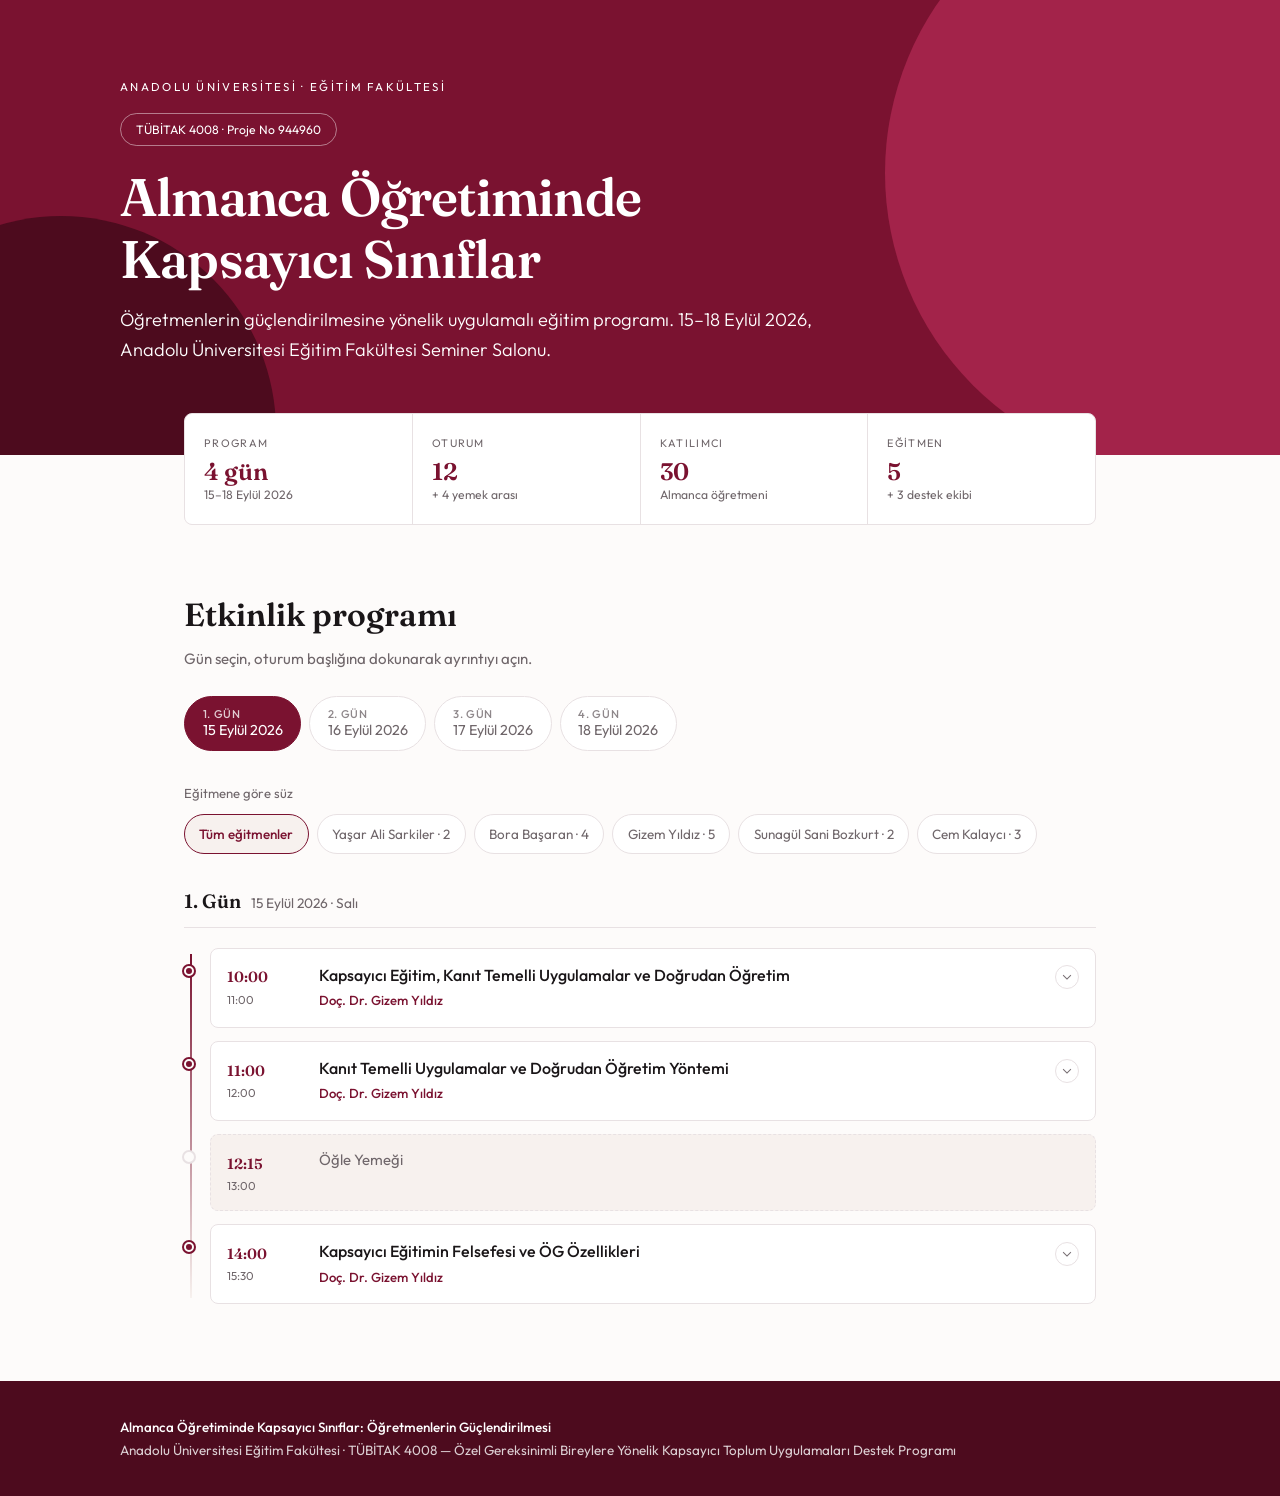
==== index.html @ fbc60aab "Update index.html" ====
<!DOCTYPE html>
<html lang="tr">
<head>
<meta charset="UTF-8">
<meta name="viewport" content="width=device-width, initial-scale=1, viewport-fit=cover">
<meta name="theme-color" content="#7a1230">
<title>Etkinlik Programı | Almanca Öğretiminde Kapsayıcı Sınıflar</title>
<meta name="description" content="TÜBİTAK 4008 — Almanca Öğretiminde Kapsayıcı Sınıflar: Öğretmenlerin Güçlendirilmesi. 15–18 Eylül 2026 etkinlik programı.">
<link rel="preconnect" href="https://fonts.googleapis.com">
<link rel="preconnect" href="https://fonts.gstatic.com" crossorigin>
<link href="https://fonts.googleapis.com/css2?family=Fraunces:opsz,wght@9..144,400;9..144,600&family=Outfit:wght@300;400;500;600&display=swap" rel="stylesheet">
<style>
:root{
  --bordo:#7a1230; --bordo-dk:#4d0b1e; --bordo-lt:#a3234a;
  --ink:#1a1618; --muted:#6f666a; --line:#e8e1e3;
  --paper:#fdfbfa; --cream:#f7f1ee;
  --pad:clamp(1rem,5vw,5rem);
}
*{margin:0;padding:0;box-sizing:border-box}
html{scroll-behavior:smooth;-webkit-text-size-adjust:100%}
body{font-family:'Outfit',system-ui,sans-serif;background:var(--paper);color:var(--ink);line-height:1.65;-webkit-font-smoothing:antialiased;overflow-x:hidden}
button{font:inherit;color:inherit;-webkit-tap-highlight-color:transparent}

@keyframes riseIn{from{opacity:0;transform:translateY(16px)}to{opacity:1;transform:none}}
@keyframes fadeIn{from{opacity:0}to{opacity:1}}
@keyframes drawLine{from{transform:scaleY(0)}to{transform:scaleY(1)}}
@keyframes pop{from{opacity:0;transform:scale(.8)}to{opacity:1;transform:none}}

.hero{background:var(--bordo);color:#fff;padding:clamp(2.2rem,6vw,5rem) var(--pad) clamp(3.2rem,7vw,6rem);position:relative;overflow:hidden}
.hero>.wrap{position:relative;z-index:2}
.blob{position:absolute;border-radius:50%;z-index:1;pointer-events:none}
.blob.a{width:min(62vw,600px);aspect-ratio:1;right:-16%;top:-28%;background:var(--bordo-lt);opacity:.3;animation:fadeIn 1.2s ease both}
.blob.b{width:min(46vw,430px);aspect-ratio:1;left:-12%;bottom:-42%;background:var(--bordo-dk);opacity:.5;animation:fadeIn 1.4s .1s ease both}
.wrap{max-width:1040px;margin:0 auto}
.kurum{font-size:.72rem;letter-spacing:.2em;text-transform:uppercase;opacity:.85;margin-bottom:1.1rem;animation:riseIn .7s ease both}
.rozet{display:inline-block;border:1px solid rgba(255,255,255,.45);border-radius:2rem;padding:.32rem .95rem;font-size:.76rem;margin-bottom:1.3rem;animation:riseIn .7s .08s ease both}
h1{font-family:'Fraunces',Georgia,serif;font-weight:600;font-size:clamp(1.65rem,6.5vw,3.3rem);line-height:1.16;letter-spacing:-.015em;max-width:19ch;margin-bottom:1rem;animation:riseIn .7s .16s ease both}
.lead{font-weight:300;font-size:clamp(.94rem,3.4vw,1.14rem);max-width:60ch;opacity:.94;animation:riseIn .7s .24s ease both}

main{max-width:1040px;margin:0 auto;padding:0 var(--pad)}
.stats{display:grid;grid-template-columns:repeat(2,1fr);gap:1px;background:var(--line);border:1px solid var(--line);border-radius:8px;overflow:hidden;margin-top:-2.6rem;position:relative;z-index:5;animation:riseIn .7s .3s ease both}
.stats div{background:#fff;padding:1.1rem 1rem}
.stats dt{font-size:.68rem;letter-spacing:.12em;text-transform:uppercase;color:var(--muted);margin-bottom:.3rem}
.stats dd{font-family:'Fraunces',serif;font-size:1.35rem;font-weight:600;color:var(--bordo);line-height:1.15}
.stats dd small{font-family:'Outfit';font-size:.76rem;font-weight:400;color:var(--muted);display:block;margin-top:.1rem;line-height:1.35}

.bolum{padding:clamp(2.2rem,5vw,4rem) 0 1rem}
h2{font-family:'Fraunces',serif;font-weight:600;font-size:clamp(1.3rem,4.6vw,2rem);margin-bottom:.35rem}
.alt{color:var(--muted);font-size:.94rem;margin-bottom:1.5rem;max-width:56ch}

.kaydir{display:flex;gap:.5rem;overflow-x:auto;padding-bottom:.5rem;margin:0 calc(var(--pad)*-1);padding-left:var(--pad);padding-right:var(--pad);scrollbar-width:none;-webkit-overflow-scrolling:touch;scroll-snap-type:x proximity}
.kaydir::-webkit-scrollbar{display:none}
.sekme{flex:0 0 auto;scroll-snap-align:start;border:1px solid var(--line);background:#fff;border-radius:2rem;padding:.6rem 1.1rem;cursor:pointer;font-size:.9rem;color:var(--muted);transition:background .22s,border-color .22s,color .22s,transform .22s;line-height:1.3;min-height:44px;text-align:left}
.sekme:hover{border-color:var(--bordo-lt);color:var(--bordo)}
.sekme.aktif{background:var(--bordo);border-color:var(--bordo);color:#fff}
.sekme b{display:block;font-weight:500;font-size:.7rem;letter-spacing:.06em;opacity:.78;text-transform:uppercase}
.sekme.bos{opacity:.42}
.sekme .adet{font-size:.7rem;opacity:.8;margin-left:.15rem}

.filtreBaslik{font-size:.82rem;color:var(--muted);margin:1.5rem 0 .6rem}
.chip{flex:0 0 auto;scroll-snap-align:start;border:1px solid var(--line);background:#fff;border-radius:2rem;padding:.5rem .9rem;cursor:pointer;font-size:.84rem;color:var(--muted);transition:background .2s,border-color .2s,color .2s;min-height:40px;white-space:nowrap}
.chip:hover{border-color:var(--bordo-lt);color:var(--bordo)}
.chip.aktif{background:var(--cream);border-color:var(--bordo);color:var(--bordo);font-weight:500}

.gunbaslik{display:flex;align-items:baseline;gap:.6rem;flex-wrap:wrap;margin:1.5rem 0 1.2rem;padding-bottom:.6rem;border-bottom:1px solid var(--line);animation:fadeIn .4s ease both}
.gunbaslik h3{font-family:'Fraunces',serif;font-size:1.2rem;font-weight:600}
.gunbaslik span{color:var(--muted);font-size:.86rem}
.cizelge{position:relative;padding-left:1.6rem}
.cizelge::before{content:"";position:absolute;left:.36rem;top:.4rem;bottom:.4rem;width:2px;background:linear-gradient(var(--bordo),var(--cream));transform-origin:top;animation:drawLine .8s cubic-bezier(.4,0,.2,1) both}
.oturum{position:relative;margin-bottom:.8rem;animation:riseIn .5s ease both}
.nokta{position:absolute;left:-1.6rem;top:1.15rem;width:10px;height:10px;border-radius:50%;background:var(--bordo);border:2px solid var(--paper);box-shadow:0 0 0 2px var(--bordo);animation:pop .4s ease both}
.oturum.ara .nokta{background:var(--paper);box-shadow:0 0 0 2px var(--line)}
.kart{border:1px solid var(--line);border-radius:8px;background:#fff;overflow:hidden;transition:border-color .22s,box-shadow .22s}
.kart:hover{border-color:var(--bordo-lt);box-shadow:0 6px 18px rgba(26,22,24,.06)}
.oturum.ara .kart{background:var(--cream);border-style:dashed}
.ust{display:flex;gap:.85rem;align-items:flex-start;padding:.95rem 1rem;width:100%;background:none;border:0;text-align:left;cursor:pointer;min-height:44px}
.oturum.ara .ust{cursor:default}
.saat{font-family:'Fraunces',serif;font-size:.92rem;font-weight:600;color:var(--bordo);white-space:nowrap;min-width:4.9rem;padding-top:.1rem}
.saat small{display:block;font-family:'Outfit';font-weight:400;font-size:.72rem;color:var(--muted)}
.orta{flex:1;min-width:0}
.baslik{font-weight:500;font-size:1rem;line-height:1.4;margin-bottom:.25rem;overflow-wrap:anywhere}
.oturum.ara .baslik{font-weight:400;color:var(--muted);font-size:.93rem}
.egitmen{font-size:.82rem;color:var(--muted);overflow-wrap:anywhere}
.egitmen b{color:var(--bordo);font-weight:500}
.ok{flex-shrink:0;width:24px;height:24px;border-radius:50%;border:1px solid var(--line);display:flex;align-items:center;justify-content:center;transition:transform .28s ease,background .2s;margin-top:.1rem}
.ok::after{content:"";width:5px;height:5px;border-right:1.5px solid var(--muted);border-bottom:1.5px solid var(--muted);transform:rotate(45deg) translate(-1px,-1px)}
.kart.acik .ok{transform:rotate(180deg);background:var(--cream)}
.govde{max-height:0;overflow:hidden;transition:max-height .38s cubic-bezier(.4,0,.2,1)}
.iceric{padding:1rem;border-top:1px solid var(--line)}
.iceric p{font-size:.9rem;color:#443d40;margin-bottom:.85rem;overflow-wrap:anywhere}
.meta{display:flex;flex-wrap:wrap;gap:.35rem}
.etiket{font-size:.74rem;background:var(--cream);color:var(--bordo-dk);border-radius:4px;padding:.24rem .55rem}
.etiket.destek{background:#fff;border:1px solid var(--line);color:var(--muted)}
.bosluk{border:1px dashed var(--line);border-radius:8px;padding:1.4rem 1.1rem;text-align:center;color:var(--muted);font-size:.9rem;animation:fadeIn .35s ease both}
.bosluk b{color:var(--ink);font-weight:500}
.bosluk button{margin-top:.7rem;border:1px solid var(--bordo);background:#fff;color:var(--bordo);border-radius:2rem;padding:.45rem 1rem;font-size:.84rem;cursor:pointer;min-height:40px}

footer{background:var(--bordo-dk);color:rgba(255,255,255,.8);padding:2.2rem var(--pad);font-size:.84rem;margin-top:3rem}
footer strong{color:#fff;font-weight:500}

@media (min-width:560px){ .stats{grid-template-columns:repeat(4,1fr)} .stats div{padding:1.3rem 1.2rem} .stats dd{font-size:1.5rem} }
@media (max-width:430px){
  .ust{flex-wrap:wrap;gap:.5rem .7rem}
  .saat{min-width:0;font-size:.86rem;order:1}
  .saat small{display:inline;margin-left:.3rem}
  .ok{order:2;margin-left:auto}
  .orta{order:3;flex:1 0 100%}
  .cizelge{padding-left:1.35rem}
  .nokta{left:-1.35rem}
}
@media (prefers-reduced-motion:reduce){*{animation:none!important;transition:none!important}}
</style>
</head>
<body>

<header class="hero">
  <div class="blob a"></div><div class="blob b"></div>
  <div class="wrap">
    <p class="kurum">Anadolu Üniversitesi &middot; Eğitim Fakültesi</p>
    <span class="rozet">TÜBİTAK 4008 &middot; Proje No 944960</span>
    <h1>Almanca Öğretiminde Kapsayıcı Sınıflar</h1>
    <p class="lead">Öğretmenlerin güçlendirilmesine yönelik uygulamalı eğitim programı. 15–18 Eylül 2026, Anadolu Üniversitesi Eğitim Fakültesi Seminer Salonu.</p>
  </div>
</header>

<main>
  <dl class="stats">
    <div><dt>Program</dt><dd>4 gün<small>15–18 Eylül 2026</small></dd></div>
    <div><dt>Oturum</dt><dd>12<small>+ 4 yemek arası</small></dd></div>
    <div><dt>Katılımcı</dt><dd>30<small>Almanca öğretmeni</small></dd></div>
    <div><dt>Eğitmen</dt><dd>5<small>+ 3 destek ekibi</small></dd></div>
  </dl>

  <section class="bolum">
    <h2>Etkinlik programı</h2>
    <p class="alt">Gün seçin, oturum başlığına dokunarak ayrıntıyı açın.</p>
    <div class="kaydir" id="sekmeler"></div>
    <p class="filtreBaslik">Eğitmene göre süz</p>
    <div class="kaydir" id="filtre"></div>
    <div id="icerik"></div>
  </section>
</main>

<footer>
  <div class="wrap">
    <strong>Almanca Öğretiminde Kapsayıcı Sınıflar: Öğretmenlerin Güçlendirilmesi</strong><br>
    Anadolu Üniversitesi Eğitim Fakültesi &middot; TÜBİTAK 4008 — Özel Gereksinimli Bireylere Yönelik Kapsayıcı Toplum Uygulamaları Destek Programı
  </div>
</footer>

<script>
const GUNLER = [{"kod": "2026-09-15", "etiket": "1. Gün", "tarih": "15 Eylül 2026", "gun": "Salı", "oturumlar": [{"no": 1, "baslik": "Kapsayıcı Eğitim, Kanıt Temelli Uygulamalar ve Doğrudan Öğretim", "tarih": "2026-09-15", "bas": "10:00", "bit": "11:00", "kisi": 30, "mekan": "Anadolu Üniversitesi Eğitim Fakültesi Seminer Salonu", "aciklama": "Bu oturumda, kapsayıcı eğitim bağlamında öğretim süreçlerinin etkililiğini artırmayı amaçlayan kanıt temelli uygulamalar kavramı ele alınacaktır.", "egitmenler": ["Doç. Dr. Gizem Yıldız"], "destek": ["Yiğit Selçuk Koca", "Sema Nur Tunçyüz", "Dilara Kılıç"], "mola": false}, {"no": 2, "baslik": "Kanıt Temelli Uygulamalar ve Doğrudan Öğretim Yöntemi", "tarih": "2026-09-15", "bas": "11:00", "bit": "12:00", "kisi": 30, "mekan": "Anadolu Üniversitesi Eğitim Fakültesi Seminer Salonu", "aciklama": "Bu oturumda,kanıt temelli uygulamaların kuramsal dayanakları açıklanacak; bu yaklaşımların öğretim sürecinde neden ve nasıl tercih edilmesi gerektiği, kapsayıcı eğitim perspektifiyle tartışılacaktır.", "egitmenler": ["Doç. Dr. Gizem Yıldız"], "destek": ["Yiğit Selçuk Koca", "Sema Nur Tunçyüz", "Dilara Kılıç"], "mola": false}, {"no": 3, "baslik": "Öğle Yemeği", "tarih": "2026-09-15", "bas": "12:15", "bit": "13:00", "kisi": 34, "mekan": "Anadolu Üniversitesi Yemekhanesi", "aciklama": "Öğlen yemeği için Anadolu üniversitesi yemekhanesi kullanılacaktır.", "egitmenler": [], "destek": [], "mola": true}, {"no": 4, "baslik": "Kapsayıcı Eğitimin Felsefesi ve ÖG Özellikleri", "tarih": "2026-09-15", "bas": "14:00", "bit": "15:30", "kisi": 30, "mekan": "Anadolu Üniversitesi Eğitim Fakültesi Seminer Salonu", "aciklama": "Bu oturumda, kapsayıcı eğitim uygulamalarının felsefi ve ampirik temellerine ilişkin genel bir çerçeve sunulacaktır. Kapsayıcı eğitimin eşitlik, erişilebilirlik ve katılım ilkeleri doğrultusunda nasıl yapılandırıldığı ele alınacak; bu yaklaşımın öğretim süreçlerine yansımaları kuramsal bir perspektifle tartışılacaktır. Oturum, kapsayıcı eğitimin kuramsal temelleri ile farklı öğrenen profillerinin özelliklerini bütüncül bir bakış açısıyla ele almayı amaçlamaktadır.", "egitmenler": ["Doç. Dr. Gizem Yıldız"], "destek": ["Yiğit Selçuk Koca", "Sema Nur Tunçyüz", "Dilara Kılıç"], "mola": false}]}, {"kod": "2026-09-16", "etiket": "2. Gün", "tarih": "16 Eylül 2026", "gun": "Çarşamba", "oturumlar": [{"no": 5, "baslik": "Kanıt Temelli Uygulamalar ve Doğrudan Öğretim Yöntemi", "tarih": "2026-09-16", "bas": "10:00", "bit": "12:00", "kisi": 30, "mekan": "Anadolu Üniversitesi Eğitim Fakültesi Seminer Salonu", "aciklama": "Yöntemin temel ilkeleri, öğretim basamakları ve sınıf içi uygulanış süreci ele alınacak; özellikle özel eğitim gereksinimi olan öğrencilerin öğrenme süreçlerini desteklemedeki işlevi üzerinde durulacaktır. Oturum, doğrudan öğretim yaklaşımının Almanca öğretimi bağlamında nasıl planlanabileceğini ve öğretmenlerin bu yöntemi kendi derslerine nasıl uyarlayabileceklerini uygulamaya dönük örnekler üzerinden tartışmayı amaçlamaktadır.", "egitmenler": ["Doç. Dr. Gizem Yıldız"], "destek": ["Yiğit Selçuk Koca", "Sema Nur Tunçyüz", "Dilara Kılıç"], "mola": false}, {"no": 6, "baslik": "Öğle Yemeği", "tarih": "2026-09-16", "bas": "12:00", "bit": "13:15", "kisi": 34, "mekan": "Anadolu Üniversitesi Yemekhanesi", "aciklama": "Öğlen yemeği için Anadolu üniversitesi yemekhanesinden yararlanılacaktır.", "egitmenler": [], "destek": [], "mola": true}, {"no": 7, "baslik": "Akran Aracılı Öğretimle Dil Gelişiminin Desteklenmesi", "tarih": "2026-09-16", "bas": "14:00", "bit": "15:30", "kisi": 30, "mekan": "Anadolu Üniversitesi Eğitim Fakültesi Seminer Salonu", "aciklama": "Bu oturumda, kapsayıcı eğitim bağlamında kanıt temelli öğretim yaklaşımlarından biri olan Akran Aracılı Öğretim Yöntemi ele alınacaktır. Oturumun amacı, akran etkileşimine dayalı bu yöntemin kuramsal temellerini tanıtmak ve yöntemin dil gelişimini desteklemedeki işlevini Almanca öğretimi bağlamında ortaya koymaktır.", "egitmenler": ["Öğr. Gör. Dr. Cem Kalaycı"], "destek": ["Yiğit Selçuk Koca", "Sema Nur Tunçyüz", "Dilara Kılıç"], "mola": false}, {"no": 8, "baslik": "Uygulama: Doğrudan öğretim basamaklarına göre bir Almanca gramer konusunun mikro-öğretim taslağını hazırlama", "tarih": "2026-09-16", "bas": "15:30", "bit": "16:30", "kisi": 30, "mekan": "Anadolu Üniversitesi Eğitim Fakültesi Seminer Salonu", "aciklama": "Bu uygulama oturumu, öğretmenlerin Doğrudan Öğretim yöntemini kuramsal bir çerçeveden çıkararak sınıf içi uygulamalara dönüştürebilmelerini sağlamak üzere Doğrudan Öğretimin dört temel basamağını kısaca hatırlatarak bu basamakların öğretim sürecindeki işlevini açıklayacak ve katılımcılara kullanılacak mikro-öğretim taslak formunu tanıtacaktır. Bu aşamada öğretmenlerin yöntem hakkında ortak bir anlayış geliştirmeleri hedeflenmektedir.", "egitmenler": ["Öğr. Gör. Dr. Cem Kalaycı"], "destek": ["Yiğit Selçuk Koca", "Sema Nur Tunçyüz", "Dilara Kılıç"], "mola": false}]}, {"kod": "2026-09-17", "etiket": "3. Gün", "tarih": "17 Eylül 2026", "gun": "Perşembe", "oturumlar": [{"no": 9, "baslik": "Özel Eğitimde Teknoloji Kullanımı ve Yapay Zeka", "tarih": "2026-09-17", "bas": "10:00", "bit": "12:00", "kisi": 30, "mekan": "Anadolu Üniversitesi Eğitim Fakültesi Seminer Salonu", "aciklama": "Oturum, özel eğitim gereksinimi olan öğrencilerin dil öğrenme süreçlerini desteklemeye yönelik teknolojik araçların pedagojik işlevlerini tanıtmayı ve bu araçların Almanca öğretimi bağlamında nasıl kullanılabileceğini tartışmayı amaçlamaktadır.", "egitmenler": ["Doç. Dr. Sunagül Sani Bozkurt"], "destek": ["Yiğit Selçuk Koca", "Sema Nur Tunçyüz", "Dilara Kılıç"], "mola": false}, {"no": 10, "baslik": "Öğle Yemeği", "tarih": "2026-09-17", "bas": "12:15", "bit": "13:15", "kisi": 35, "mekan": "Anadolu Üniversitesi Yemekhanesi", "aciklama": "Öğlen yemeği için Anadolu üniversitesi yemekhanesinden yararlanılacaktır.", "egitmenler": [], "destek": [], "mola": true}, {"no": 11, "baslik": "Kapsayıcı Almanca Öğretimi İçin Dil Stratejileri ve Uygulamalı Teknikler", "tarih": "2026-09-17", "bas": "14:00", "bit": "15:00", "kisi": 30, "mekan": "Anadolu Üniversitesi Eğitim Fakültesi Seminer Salonu", "aciklama": "Etkinlik, öğretmenlerin kapsayıcı sınıflarda Almanca öğretimine yönelik erişilebilir, uyarlanabilir ve kanıt temelli dil öğretim yaklaşımlarını tanımalarını ve bu yaklaşımları kendi sınıf içi uygulamalarına bilinçli bir biçimde aktarabilmelerini hedeflemektedir.", "egitmenler": ["Doç. Dr. Bora Başaran"], "destek": ["Yiğit Selçuk Koca", "Sema Nur Tunçyüz", "Dilara Kılıç"], "mola": false}, {"no": 12, "baslik": "Kapsayıcı Almanca Öğretimi İçin Dil Stratejileri ve Uygulamalı Teknikler", "tarih": "2026-09-17", "bas": "15:15", "bit": "16:45", "kisi": 30, "mekan": "Anadolu Üniversitesi Eğitim Fakültesi Seminer Salonu", "aciklama": "Bu devam oturumunda kapsayıcı Almanca Öğretimi İçin Dil Stratejileri ve Uygulamalı Teknikler'e yönelik örnekler sunularak tamamlayıcı uygulamalar gerçekleştirilecektir.", "egitmenler": ["Doç. Dr. Bora Başaran"], "destek": ["Yiğit Selçuk Koca", "Sema Nur Tunçyüz", "Dilara Kılıç"], "mola": false}]}, {"kod": "2026-09-18", "etiket": "4. Gün", "tarih": "18 Eylül 2026", "gun": "Cuma", "oturumlar": [{"no": 13, "baslik": "Öğrenme İçin Evrensel Tasarım ve Çok Duyulu Dil Öğretimi Yaklaşımları", "tarih": "2026-09-18", "bas": "10:00", "bit": "12:00", "kisi": 30, "mekan": "Anadolu Üniversitesi Eğitim Fakültesi Seminer Salonu", "aciklama": "Öğrenme İçin Evrensel Tasarım (Universal Design for Learning – UDL) 3.0 çerçevesi (CAST, 2024) ve bu çerçevenin çok duyulu dil öğretimine uygulanışı ele alınacaktır.", "egitmenler": ["Arş. Gör. Yaşar Ali Sarkiler"], "destek": ["Yiğit Selçuk Koca", "Sema Nur Tunçyüz", "Dilara Kılıç"], "mola": false}, {"no": 14, "baslik": "Öğle Yemeği", "tarih": "2026-09-18", "bas": "12:15", "bit": "13:15", "kisi": 34, "mekan": "Anadolu Üniversitesi Yemekhanesi", "aciklama": "Öğlen yemeği için Anadolu üniversitesi yemekhanesinden yararlanılacaktır.", "egitmenler": [], "destek": [], "mola": true}, {"no": 15, "baslik": "TPR, Görsel Destekler ve Yapılandırılmış Öğretim Teknikleriyle Almanca Öğretimi", "tarih": "2026-09-18", "bas": "14:00", "bit": "15:30", "kisi": 30, "mekan": "Anadolu Üniversitesi Eğitim Fakültesi Seminer Salonu", "aciklama": "Total Physical Response (TPR), görsel destek stratejileri ve yapılandırılmış öğretim yöntemleri. Oturumun temel amacı, bu yaklaşımların kapsayıcı sınıf ortamlarında Almanca öğretimini nasıl daha erişilebilir, anlaşılır ve sürdürülebilir hâle getirdiğini kuramsal ve uygulamalı boyutlarıyla sunulacaktır", "egitmenler": ["Doç. Dr. Bora Başaran"], "destek": ["Yiğit Selçuk Koca", "Sema Nur Tunçyüz", "Dilara Kılıç"], "mola": false}, {"no": 16, "baslik": "Değerlendirme Oturumu", "tarih": "2026-09-18", "bas": "15:45", "bit": "16:45", "kisi": 30, "mekan": "Anadolu Üniversitesi Eğitim Fakültesi Seminer Salonu", "aciklama": "Programın değerlendirme oturumunda, eğitim sürecinin genel etkililiği çok boyutlu olarak ele alınacaktır. Bu kapsamda katılımcı öğretmenlerin kapsayıcı Almanca öğretimine ilişkin bilgi ve farkındalık düzeylerindeki değişimi belirlemeye yönelik son değerlendirme uygulamaları gerçekleştirilecektir.", "egitmenler": ["Doç. Dr. Bora Başaran", "Doç. Dr. Sunagül Sani Bozkurt", "Öğr. Gör. Dr. Cem Kalaycı", "Doç. Dr. Gizem Yıldız", "Arş. Gör. Yaşar Ali Sarkiler"], "destek": ["Yiğit Selçuk Koca", "Sema Nur Tunçyüz", "Dilara Kılıç"], "mola": false}]}];
let aktifGun = 0, aktifEgitmen = null;

const egitmenler = [];
GUNLER.forEach(g => g.oturumlar.forEach(o => o.egitmenler.forEach(e => {
  if (!egitmenler.includes(e)) egitmenler.push(e);
})));
egitmenler.sort((a,b) => a.localeCompare(b,'tr'));

const kisaAd = e => e.replace(/^(Doç\. Dr\.|Öğr\. Gör\. Dr\.|Arş\. Gör\.)\s*/,'');
const esles = o => !aktifEgitmen || o.egitmenler.indexOf(aktifEgitmen) !== -1;
const gunOturum = g => g.oturumlar.filter(o => !o.mola && esles(o));

function sekmeleriCiz(){
  document.getElementById('sekmeler').innerHTML = GUNLER.map((g,i) => {
    const n = gunOturum(g).length;
    const bos = aktifEgitmen && n === 0;
    return '<button class="sekme' + (i===aktifGun?' aktif':'') + (bos?' bos':'') + '" data-i="' + i + '">' +
           '<b>' + g.etiket + '</b>' + g.tarih +
           (aktifEgitmen ? '<span class="adet"> · ' + n + ' oturum</span>' : '') + '</button>';
  }).join('');
}

function filtreCiz(){
  document.getElementById('filtre').innerHTML =
    '<button class="chip' + (aktifEgitmen===null?' aktif':'') + '" data-e="">Tüm eğitmenler</button>' +
    egitmenler.map(e => {
      let t = 0;
      GUNLER.forEach(g => g.oturumlar.forEach(o => { if(!o.mola && o.egitmenler.indexOf(e)!==-1) t++; }));
      return '<button class="chip' + (aktifEgitmen===e?' aktif':'') + '" data-e="' + e + '">' +
             kisaAd(e) + ' · ' + t + '</button>';
    }).join('');
}

function icerikCiz(){
  const g = GUNLER[aktifGun];
  const list = g.oturumlar.filter(o => aktifEgitmen ? (!o.mola && esles(o)) : true);
  let govde;
  if (list.length === 0){
    const varGun = GUNLER.map((x,i)=>({i,n:gunOturum(x).length})).filter(x=>x.n>0);
    govde = '<div class="bosluk"><b>' + kisaAd(aktifEgitmen) + '</b> bu günde oturum yürütmüyor.' +
      (varGun.length ? '<br>Oturumları: ' + varGun.map(x=>GUNLER[x.i].etiket).join(', ') +
        '<br><button data-git="' + varGun[0].i + '">' + GUNLER[varGun[0].i].etiket + '\u2019ne git</button>' : '') +
      '</div>';
  } else {
    govde = '<div class="cizelge">' + list.map((o,i) =>
      '<div class="oturum' + (o.mola?' ara':'') + '" style="animation-delay:' + (i*0.055).toFixed(3) + 's">' +
        '<span class="nokta" style="animation-delay:' + (i*0.055+0.1).toFixed(3) + 's"></span>' +
        '<div class="kart">' +
          (o.mola
            ? '<div class="ust"><div class="saat">' + o.bas + '<small>' + o.bit + '</small></div>' +
              '<div class="orta"><div class="baslik">' + o.baslik + '</div></div></div>'
            : '<button class="ust" type="button" aria-expanded="false">' +
                '<div class="saat">' + o.bas + '<small>' + o.bit + '</small></div>' +
                '<div class="orta"><div class="baslik">' + o.baslik + '</div>' +
                '<div class="egitmen"><b>' + o.egitmenler.join(', ') + '</b></div></div>' +
                '<span class="ok"></span></button>' +
              '<div class="govde"><div class="iceric"><p>' + o.aciklama + '</p><div class="meta">' +
                o.egitmenler.map(e=>'<span class="etiket">'+e+'</span>').join('') +
                o.destek.map(d=>'<span class="etiket destek">'+d+'</span>').join('') +
                '<span class="etiket destek">' + o.kisi + ' katılımcı</span>' +
              '</div></div></div>') +
        '</div></div>').join('') + '</div>';
  }
  document.getElementById('icerik').innerHTML =
    '<div class="gunbaslik"><h3>' + g.etiket + '</h3><span>' + g.tarih + ' · ' + g.gun + '</span></div>' + govde;
}

function ciz(){ sekmeleriCiz(); filtreCiz(); icerikCiz(); }

document.addEventListener('click', function(e){
  const git = e.target.closest('[data-git]');
  if (git){ aktifGun = +git.dataset.git; ciz(); return; }
  const s = e.target.closest('.sekme');
  if (s){ aktifGun = +s.dataset.i; ciz(); return; }
  const c = e.target.closest('.chip');
  if (c){
    aktifEgitmen = c.dataset.e || null;
    if (aktifEgitmen && gunOturum(GUNLER[aktifGun]).length === 0){
      const ilk = GUNLER.findIndex(g => gunOturum(g).length > 0);
      if (ilk !== -1) aktifGun = ilk;
    }
    ciz(); return;
  }
  const u = e.target.closest('button.ust');
  if (u){
    const k = u.parentElement, gv = k.querySelector('.govde');
    const acik = k.classList.toggle('acik');
    u.setAttribute('aria-expanded', acik ? 'true' : 'false');
    gv.style.maxHeight = acik ? gv.scrollHeight + 'px' : '0px';
  }
});

window.addEventListener('resize', function(){
  document.querySelectorAll('.kart.acik .govde').forEach(function(gv){
    gv.style.transition = 'none';
    gv.style.maxHeight = gv.scrollHeight + 'px';
    requestAnimationFrame(function(){ gv.style.transition = ''; });
  });
});

ciz();
</script>
</body>
</html>
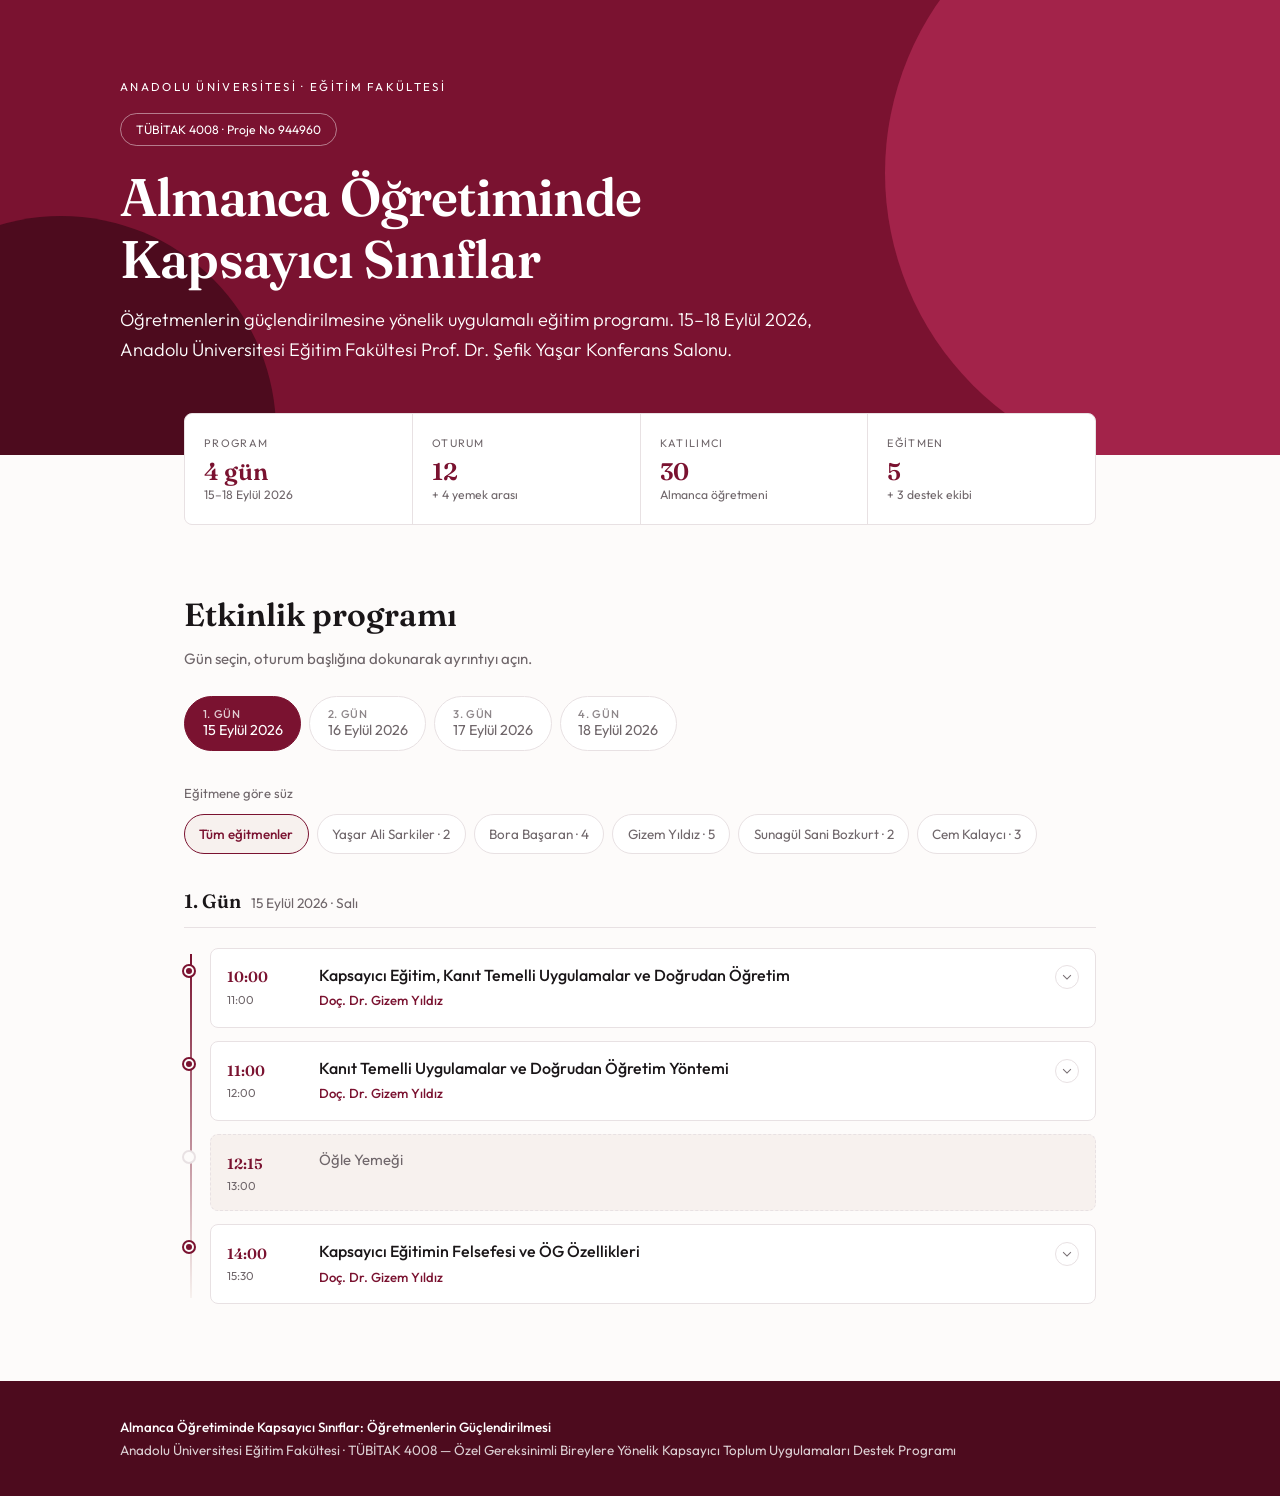
==== commit ac9e6d0c: "Update index.html" ====
--- a/index.html
+++ b/index.html
@@ -119,7 +119,7 @@
     <p class="kurum">Anadolu Üniversitesi &middot; Eğitim Fakültesi</p>
     <span class="rozet">TÜBİTAK 4008 &middot; Proje No 944960</span>
     <h1>Almanca Öğretiminde Kapsayıcı Sınıflar</h1>
-    <p class="lead">Öğretmenlerin güçlendirilmesine yönelik uygulamalı eğitim programı. 15–18 Eylül 2026, Anadolu Üniversitesi Eğitim Fakültesi Seminer Salonu.</p>
+    <p class="lead">Öğretmenlerin güçlendirilmesine yönelik uygulamalı eğitim programı. 15–18 Eylül 2026, Anadolu Üniversitesi Eğitim Fakültesi Prof. Dr. Şefik Yaşar Konferans Salonu.</p>
   </div>
 </header>
 
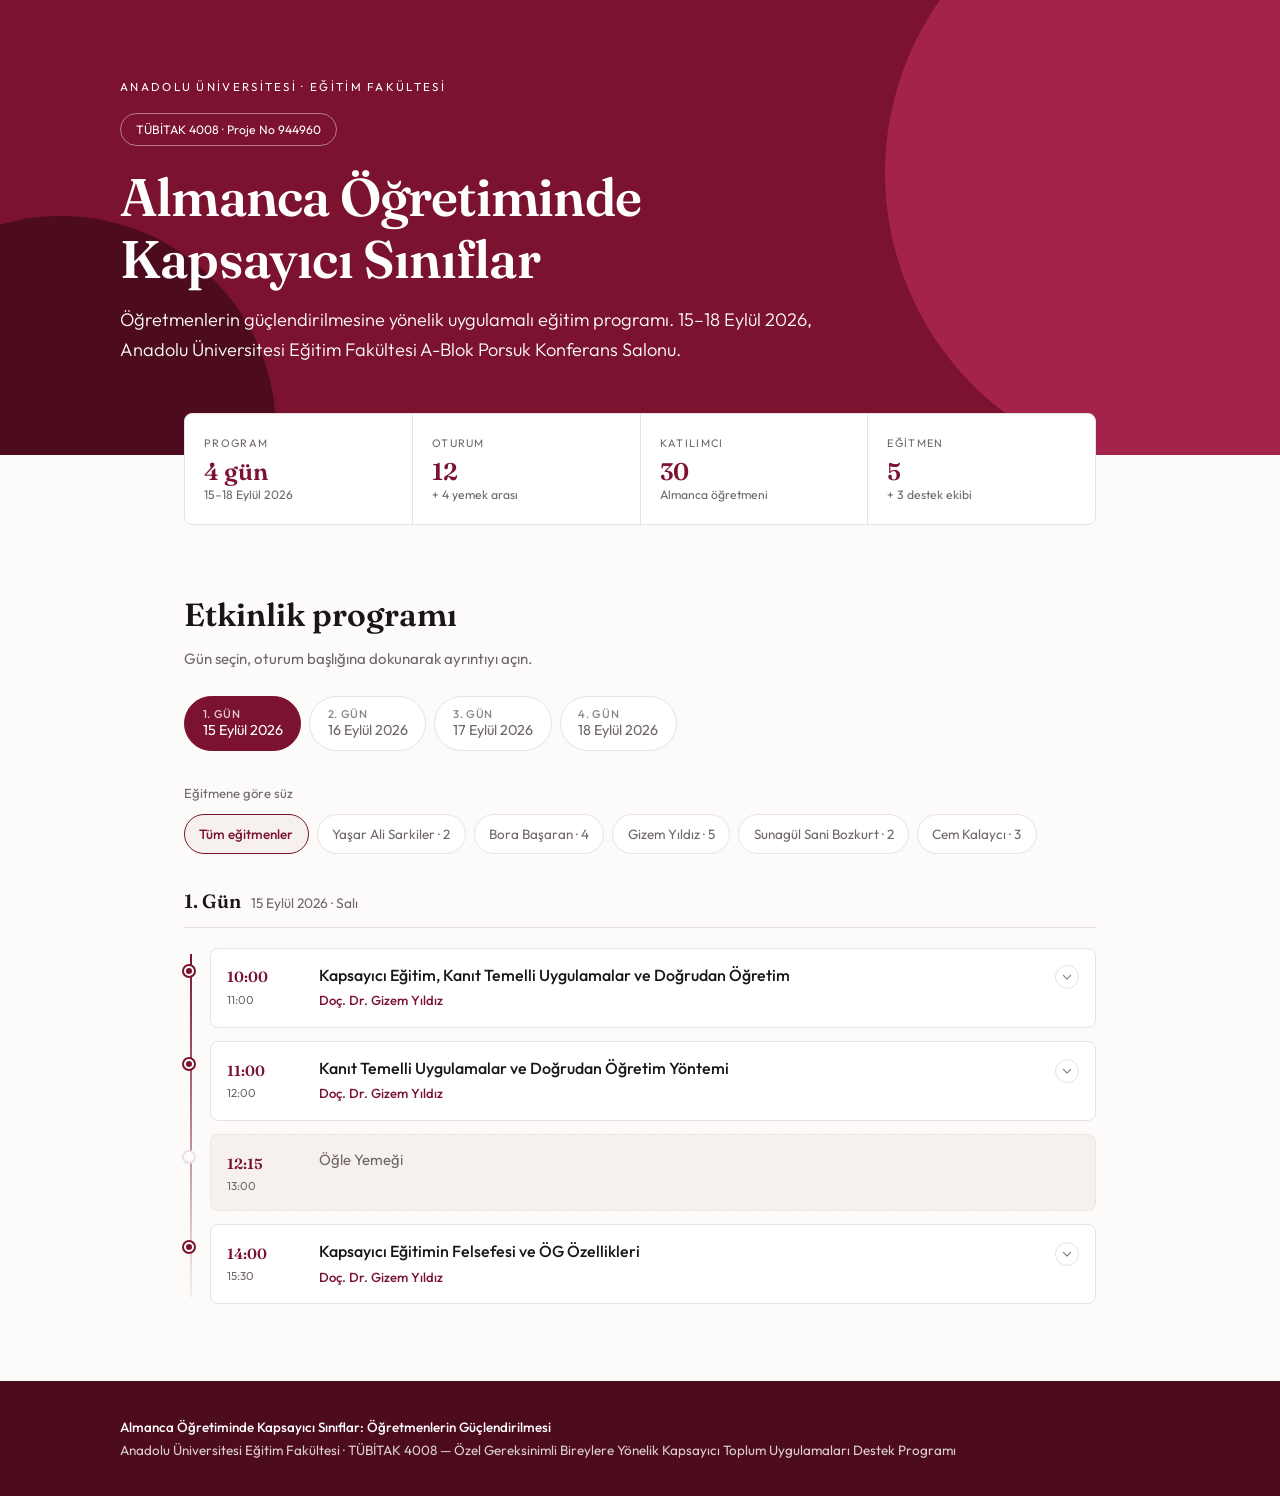
==== commit 94554e57: "Update index.html" ====
--- a/index.html
+++ b/index.html
@@ -119,7 +119,7 @@
     <p class="kurum">Anadolu Üniversitesi &middot; Eğitim Fakültesi</p>
     <span class="rozet">TÜBİTAK 4008 &middot; Proje No 944960</span>
     <h1>Almanca Öğretiminde Kapsayıcı Sınıflar</h1>
-    <p class="lead">Öğretmenlerin güçlendirilmesine yönelik uygulamalı eğitim programı. 15–18 Eylül 2026, Anadolu Üniversitesi Eğitim Fakültesi Prof. Dr. Şefik Yaşar Konferans Salonu.</p>
+    <p class="lead">Öğretmenlerin güçlendirilmesine yönelik uygulamalı eğitim programı. 15–18 Eylül 2026, Anadolu Üniversitesi Eğitim Fakültesi A-Blok Porsuk Konferans Salonu.</p>
   </div>
 </header>
 
@@ -149,7 +149,7 @@
 </footer>
 
 <script>
-const GUNLER = [{"kod": "2026-09-15", "etiket": "1. Gün", "tarih": "15 Eylül 2026", "gun": "Salı", "oturumlar": [{"no": 1, "baslik": "Kapsayıcı Eğitim, Kanıt Temelli Uygulamalar ve Doğrudan Öğretim", "tarih": "2026-09-15", "bas": "10:00", "bit": "11:00", "kisi": 30, "mekan": "Anadolu Üniversitesi Eğitim Fakültesi Seminer Salonu", "aciklama": "Bu oturumda, kapsayıcı eğitim bağlamında öğretim süreçlerinin etkililiğini artırmayı amaçlayan kanıt temelli uygulamalar kavramı ele alınacaktır.", "egitmenler": ["Doç. Dr. Gizem Yıldız"], "destek": ["Yiğit Selçuk Koca", "Sema Nur Tunçyüz", "Dilara Kılıç"], "mola": false}, {"no": 2, "baslik": "Kanıt Temelli Uygulamalar ve Doğrudan Öğretim Yöntemi", "tarih": "2026-09-15", "bas": "11:00", "bit": "12:00", "kisi": 30, "mekan": "Anadolu Üniversitesi Eğitim Fakültesi Seminer Salonu", "aciklama": "Bu oturumda,kanıt temelli uygulamaların kuramsal dayanakları açıklanacak; bu yaklaşımların öğretim sürecinde neden ve nasıl tercih edilmesi gerektiği, kapsayıcı eğitim perspektifiyle tartışılacaktır.", "egitmenler": ["Doç. Dr. Gizem Yıldız"], "destek": ["Yiğit Selçuk Koca", "Sema Nur Tunçyüz", "Dilara Kılıç"], "mola": false}, {"no": 3, "baslik": "Öğle Yemeği", "tarih": "2026-09-15", "bas": "12:15", "bit": "13:00", "kisi": 34, "mekan": "Anadolu Üniversitesi Yemekhanesi", "aciklama": "Öğlen yemeği için Anadolu üniversitesi yemekhanesi kullanılacaktır.", "egitmenler": [], "destek": [], "mola": true}, {"no": 4, "baslik": "Kapsayıcı Eğitimin Felsefesi ve ÖG Özellikleri", "tarih": "2026-09-15", "bas": "14:00", "bit": "15:30", "kisi": 30, "mekan": "Anadolu Üniversitesi Eğitim Fakültesi Seminer Salonu", "aciklama": "Bu oturumda, kapsayıcı eğitim uygulamalarının felsefi ve ampirik temellerine ilişkin genel bir çerçeve sunulacaktır. Kapsayıcı eğitimin eşitlik, erişilebilirlik ve katılım ilkeleri doğrultusunda nasıl yapılandırıldığı ele alınacak; bu yaklaşımın öğretim süreçlerine yansımaları kuramsal bir perspektifle tartışılacaktır. Oturum, kapsayıcı eğitimin kuramsal temelleri ile farklı öğrenen profillerinin özelliklerini bütüncül bir bakış açısıyla ele almayı amaçlamaktadır.", "egitmenler": ["Doç. Dr. Gizem Yıldız"], "destek": ["Yiğit Selçuk Koca", "Sema Nur Tunçyüz", "Dilara Kılıç"], "mola": false}]}, {"kod": "2026-09-16", "etiket": "2. Gün", "tarih": "16 Eylül 2026", "gun": "Çarşamba", "oturumlar": [{"no": 5, "baslik": "Kanıt Temelli Uygulamalar ve Doğrudan Öğretim Yöntemi", "tarih": "2026-09-16", "bas": "10:00", "bit": "12:00", "kisi": 30, "mekan": "Anadolu Üniversitesi Eğitim Fakültesi Seminer Salonu", "aciklama": "Yöntemin temel ilkeleri, öğretim basamakları ve sınıf içi uygulanış süreci ele alınacak; özellikle özel eğitim gereksinimi olan öğrencilerin öğrenme süreçlerini desteklemedeki işlevi üzerinde durulacaktır. Oturum, doğrudan öğretim yaklaşımının Almanca öğretimi bağlamında nasıl planlanabileceğini ve öğretmenlerin bu yöntemi kendi derslerine nasıl uyarlayabileceklerini uygulamaya dönük örnekler üzerinden tartışmayı amaçlamaktadır.", "egitmenler": ["Doç. Dr. Gizem Yıldız"], "destek": ["Yiğit Selçuk Koca", "Sema Nur Tunçyüz", "Dilara Kılıç"], "mola": false}, {"no": 6, "baslik": "Öğle Yemeği", "tarih": "2026-09-16", "bas": "12:00", "bit": "13:15", "kisi": 34, "mekan": "Anadolu Üniversitesi Yemekhanesi", "aciklama": "Öğlen yemeği için Anadolu üniversitesi yemekhanesinden yararlanılacaktır.", "egitmenler": [], "destek": [], "mola": true}, {"no": 7, "baslik": "Akran Aracılı Öğretimle Dil Gelişiminin Desteklenmesi", "tarih": "2026-09-16", "bas": "14:00", "bit": "15:30", "kisi": 30, "mekan": "Anadolu Üniversitesi Eğitim Fakültesi Seminer Salonu", "aciklama": "Bu oturumda, kapsayıcı eğitim bağlamında kanıt temelli öğretim yaklaşımlarından biri olan Akran Aracılı Öğretim Yöntemi ele alınacaktır. Oturumun amacı, akran etkileşimine dayalı bu yöntemin kuramsal temellerini tanıtmak ve yöntemin dil gelişimini desteklemedeki işlevini Almanca öğretimi bağlamında ortaya koymaktır.", "egitmenler": ["Öğr. Gör. Dr. Cem Kalaycı"], "destek": ["Yiğit Selçuk Koca", "Sema Nur Tunçyüz", "Dilara Kılıç"], "mola": false}, {"no": 8, "baslik": "Uygulama: Doğrudan öğretim basamaklarına göre bir Almanca gramer konusunun mikro-öğretim taslağını hazırlama", "tarih": "2026-09-16", "bas": "15:30", "bit": "16:30", "kisi": 30, "mekan": "Anadolu Üniversitesi Eğitim Fakültesi Seminer Salonu", "aciklama": "Bu uygulama oturumu, öğretmenlerin Doğrudan Öğretim yöntemini kuramsal bir çerçeveden çıkararak sınıf içi uygulamalara dönüştürebilmelerini sağlamak üzere Doğrudan Öğretimin dört temel basamağını kısaca hatırlatarak bu basamakların öğretim sürecindeki işlevini açıklayacak ve katılımcılara kullanılacak mikro-öğretim taslak formunu tanıtacaktır. Bu aşamada öğretmenlerin yöntem hakkında ortak bir anlayış geliştirmeleri hedeflenmektedir.", "egitmenler": ["Öğr. Gör. Dr. Cem Kalaycı"], "destek": ["Yiğit Selçuk Koca", "Sema Nur Tunçyüz", "Dilara Kılıç"], "mola": false}]}, {"kod": "2026-09-17", "etiket": "3. Gün", "tarih": "17 Eylül 2026", "gun": "Perşembe", "oturumlar": [{"no": 9, "baslik": "Özel Eğitimde Teknoloji Kullanımı ve Yapay Zeka", "tarih": "2026-09-17", "bas": "10:00", "bit": "12:00", "kisi": 30, "mekan": "Anadolu Üniversitesi Eğitim Fakültesi Seminer Salonu", "aciklama": "Oturum, özel eğitim gereksinimi olan öğrencilerin dil öğrenme süreçlerini desteklemeye yönelik teknolojik araçların pedagojik işlevlerini tanıtmayı ve bu araçların Almanca öğretimi bağlamında nasıl kullanılabileceğini tartışmayı amaçlamaktadır.", "egitmenler": ["Doç. Dr. Sunagül Sani Bozkurt"], "destek": ["Yiğit Selçuk Koca", "Sema Nur Tunçyüz", "Dilara Kılıç"], "mola": false}, {"no": 10, "baslik": "Öğle Yemeği", "tarih": "2026-09-17", "bas": "12:15", "bit": "13:15", "kisi": 35, "mekan": "Anadolu Üniversitesi Yemekhanesi", "aciklama": "Öğlen yemeği için Anadolu üniversitesi yemekhanesinden yararlanılacaktır.", "egitmenler": [], "destek": [], "mola": true}, {"no": 11, "baslik": "Kapsayıcı Almanca Öğretimi İçin Dil Stratejileri ve Uygulamalı Teknikler", "tarih": "2026-09-17", "bas": "14:00", "bit": "15:00", "kisi": 30, "mekan": "Anadolu Üniversitesi Eğitim Fakültesi Seminer Salonu", "aciklama": "Etkinlik, öğretmenlerin kapsayıcı sınıflarda Almanca öğretimine yönelik erişilebilir, uyarlanabilir ve kanıt temelli dil öğretim yaklaşımlarını tanımalarını ve bu yaklaşımları kendi sınıf içi uygulamalarına bilinçli bir biçimde aktarabilmelerini hedeflemektedir.", "egitmenler": ["Doç. Dr. Bora Başaran"], "destek": ["Yiğit Selçuk Koca", "Sema Nur Tunçyüz", "Dilara Kılıç"], "mola": false}, {"no": 12, "baslik": "Kapsayıcı Almanca Öğretimi İçin Dil Stratejileri ve Uygulamalı Teknikler", "tarih": "2026-09-17", "bas": "15:15", "bit": "16:45", "kisi": 30, "mekan": "Anadolu Üniversitesi Eğitim Fakültesi Seminer Salonu", "aciklama": "Bu devam oturumunda kapsayıcı Almanca Öğretimi İçin Dil Stratejileri ve Uygulamalı Teknikler'e yönelik örnekler sunularak tamamlayıcı uygulamalar gerçekleştirilecektir.", "egitmenler": ["Doç. Dr. Bora Başaran"], "destek": ["Yiğit Selçuk Koca", "Sema Nur Tunçyüz", "Dilara Kılıç"], "mola": false}]}, {"kod": "2026-09-18", "etiket": "4. Gün", "tarih": "18 Eylül 2026", "gun": "Cuma", "oturumlar": [{"no": 13, "baslik": "Öğrenme İçin Evrensel Tasarım ve Çok Duyulu Dil Öğretimi Yaklaşımları", "tarih": "2026-09-18", "bas": "10:00", "bit": "12:00", "kisi": 30, "mekan": "Anadolu Üniversitesi Eğitim Fakültesi Seminer Salonu", "aciklama": "Öğrenme İçin Evrensel Tasarım (Universal Design for Learning – UDL) 3.0 çerçevesi (CAST, 2024) ve bu çerçevenin çok duyulu dil öğretimine uygulanışı ele alınacaktır.", "egitmenler": ["Arş. Gör. Yaşar Ali Sarkiler"], "destek": ["Yiğit Selçuk Koca", "Sema Nur Tunçyüz", "Dilara Kılıç"], "mola": false}, {"no": 14, "baslik": "Öğle Yemeği", "tarih": "2026-09-18", "bas": "12:15", "bit": "13:15", "kisi": 34, "mekan": "Anadolu Üniversitesi Yemekhanesi", "aciklama": "Öğlen yemeği için Anadolu üniversitesi yemekhanesinden yararlanılacaktır.", "egitmenler": [], "destek": [], "mola": true}, {"no": 15, "baslik": "TPR, Görsel Destekler ve Yapılandırılmış Öğretim Teknikleriyle Almanca Öğretimi", "tarih": "2026-09-18", "bas": "14:00", "bit": "15:30", "kisi": 30, "mekan": "Anadolu Üniversitesi Eğitim Fakültesi Seminer Salonu", "aciklama": "Total Physical Response (TPR), görsel destek stratejileri ve yapılandırılmış öğretim yöntemleri. Oturumun temel amacı, bu yaklaşımların kapsayıcı sınıf ortamlarında Almanca öğretimini nasıl daha erişilebilir, anlaşılır ve sürdürülebilir hâle getirdiğini kuramsal ve uygulamalı boyutlarıyla sunulacaktır", "egitmenler": ["Doç. Dr. Bora Başaran"], "destek": ["Yiğit Selçuk Koca", "Sema Nur Tunçyüz", "Dilara Kılıç"], "mola": false}, {"no": 16, "baslik": "Değerlendirme Oturumu", "tarih": "2026-09-18", "bas": "15:45", "bit": "16:45", "kisi": 30, "mekan": "Anadolu Üniversitesi Eğitim Fakültesi Seminer Salonu", "aciklama": "Programın değerlendirme oturumunda, eğitim sürecinin genel etkililiği çok boyutlu olarak ele alınacaktır. Bu kapsamda katılımcı öğretmenlerin kapsayıcı Almanca öğretimine ilişkin bilgi ve farkındalık düzeylerindeki değişimi belirlemeye yönelik son değerlendirme uygulamaları gerçekleştirilecektir.", "egitmenler": ["Doç. Dr. Bora Başaran", "Doç. Dr. Sunagül Sani Bozkurt", "Öğr. Gör. Dr. Cem Kalaycı", "Doç. Dr. Gizem Yıldız", "Arş. Gör. Yaşar Ali Sarkiler"], "destek": ["Yiğit Selçuk Koca", "Sema Nur Tunçyüz", "Dilara Kılıç"], "mola": false}]}];
+const GUNLER = [{"kod": "2026-09-15", "etiket": "1. Gün", "tarih": "15 Eylül 2026", "gun": "Salı", "oturumlar": [{"no": 1, "baslik": "Kapsayıcı Eğitim, Kanıt Temelli Uygulamalar ve Doğrudan Öğretim", "tarih": "2026-09-15", "bas": "10:00", "bit": "11:00", "kisi": 30, "mekan": "Anadolu Üniversitesi Eğitim Fakültesi A-Blok Porsuk Konferans Salonu", "aciklama": "Bu oturumda, kapsayıcı eğitim bağlamında öğretim süreçlerinin etkililiğini artırmayı amaçlayan kanıt temelli uygulamalar kavramı ele alınacaktır.", "egitmenler": ["Doç. Dr. Gizem Yıldız"], "destek": ["Yiğit Selçuk Koca", "Sema Nur Tunçyüz", "Dilara Kılıç"], "mola": false}, {"no": 2, "baslik": "Kanıt Temelli Uygulamalar ve Doğrudan Öğretim Yöntemi", "tarih": "2026-09-15", "bas": "11:00", "bit": "12:00", "kisi": 30, "mekan": "Anadolu Üniversitesi Eğitim Fakültesi Seminer Salonu", "aciklama": "Bu oturumda,kanıt temelli uygulamaların kuramsal dayanakları açıklanacak; bu yaklaşımların öğretim sürecinde neden ve nasıl tercih edilmesi gerektiği, kapsayıcı eğitim perspektifiyle tartışılacaktır.", "egitmenler": ["Doç. Dr. Gizem Yıldız"], "destek": ["Yiğit Selçuk Koca", "Sema Nur Tunçyüz", "Dilara Kılıç"], "mola": false}, {"no": 3, "baslik": "Öğle Yemeği", "tarih": "2026-09-15", "bas": "12:15", "bit": "13:00", "kisi": 34, "mekan": "Anadolu Üniversitesi Yemekhanesi", "aciklama": "Öğlen yemeği için Anadolu üniversitesi yemekhanesi kullanılacaktır.", "egitmenler": [], "destek": [], "mola": true}, {"no": 4, "baslik": "Kapsayıcı Eğitimin Felsefesi ve ÖG Özellikleri", "tarih": "2026-09-15", "bas": "14:00", "bit": "15:30", "kisi": 30, "mekan": "Anadolu Üniversitesi Eğitim Fakültesi Seminer Salonu", "aciklama": "Bu oturumda, kapsayıcı eğitim uygulamalarının felsefi ve ampirik temellerine ilişkin genel bir çerçeve sunulacaktır. Kapsayıcı eğitimin eşitlik, erişilebilirlik ve katılım ilkeleri doğrultusunda nasıl yapılandırıldığı ele alınacak; bu yaklaşımın öğretim süreçlerine yansımaları kuramsal bir perspektifle tartışılacaktır. Oturum, kapsayıcı eğitimin kuramsal temelleri ile farklı öğrenen profillerinin özelliklerini bütüncül bir bakış açısıyla ele almayı amaçlamaktadır.", "egitmenler": ["Doç. Dr. Gizem Yıldız"], "destek": ["Yiğit Selçuk Koca", "Sema Nur Tunçyüz", "Dilara Kılıç"], "mola": false}]}, {"kod": "2026-09-16", "etiket": "2. Gün", "tarih": "16 Eylül 2026", "gun": "Çarşamba", "oturumlar": [{"no": 5, "baslik": "Kanıt Temelli Uygulamalar ve Doğrudan Öğretim Yöntemi", "tarih": "2026-09-16", "bas": "10:00", "bit": "12:00", "kisi": 30, "mekan": "Anadolu Üniversitesi Eğitim Fakültesi Seminer Salonu", "aciklama": "Yöntemin temel ilkeleri, öğretim basamakları ve sınıf içi uygulanış süreci ele alınacak; özellikle özel eğitim gereksinimi olan öğrencilerin öğrenme süreçlerini desteklemedeki işlevi üzerinde durulacaktır. Oturum, doğrudan öğretim yaklaşımının Almanca öğretimi bağlamında nasıl planlanabileceğini ve öğretmenlerin bu yöntemi kendi derslerine nasıl uyarlayabileceklerini uygulamaya dönük örnekler üzerinden tartışmayı amaçlamaktadır.", "egitmenler": ["Doç. Dr. Gizem Yıldız"], "destek": ["Yiğit Selçuk Koca", "Sema Nur Tunçyüz", "Dilara Kılıç"], "mola": false}, {"no": 6, "baslik": "Öğle Yemeği", "tarih": "2026-09-16", "bas": "12:00", "bit": "13:15", "kisi": 34, "mekan": "Anadolu Üniversitesi Yemekhanesi", "aciklama": "Öğlen yemeği için Anadolu üniversitesi yemekhanesinden yararlanılacaktır.", "egitmenler": [], "destek": [], "mola": true}, {"no": 7, "baslik": "Akran Aracılı Öğretimle Dil Gelişiminin Desteklenmesi", "tarih": "2026-09-16", "bas": "14:00", "bit": "15:30", "kisi": 30, "mekan": "Anadolu Üniversitesi Eğitim Fakültesi Seminer Salonu", "aciklama": "Bu oturumda, kapsayıcı eğitim bağlamında kanıt temelli öğretim yaklaşımlarından biri olan Akran Aracılı Öğretim Yöntemi ele alınacaktır. Oturumun amacı, akran etkileşimine dayalı bu yöntemin kuramsal temellerini tanıtmak ve yöntemin dil gelişimini desteklemedeki işlevini Almanca öğretimi bağlamında ortaya koymaktır.", "egitmenler": ["Öğr. Gör. Dr. Cem Kalaycı"], "destek": ["Yiğit Selçuk Koca", "Sema Nur Tunçyüz", "Dilara Kılıç"], "mola": false}, {"no": 8, "baslik": "Uygulama: Doğrudan öğretim basamaklarına göre bir Almanca gramer konusunun mikro-öğretim taslağını hazırlama", "tarih": "2026-09-16", "bas": "15:30", "bit": "16:30", "kisi": 30, "mekan": "Anadolu Üniversitesi Eğitim Fakültesi Seminer Salonu", "aciklama": "Bu uygulama oturumu, öğretmenlerin Doğrudan Öğretim yöntemini kuramsal bir çerçeveden çıkararak sınıf içi uygulamalara dönüştürebilmelerini sağlamak üzere Doğrudan Öğretimin dört temel basamağını kısaca hatırlatarak bu basamakların öğretim sürecindeki işlevini açıklayacak ve katılımcılara kullanılacak mikro-öğretim taslak formunu tanıtacaktır. Bu aşamada öğretmenlerin yöntem hakkında ortak bir anlayış geliştirmeleri hedeflenmektedir.", "egitmenler": ["Öğr. Gör. Dr. Cem Kalaycı"], "destek": ["Yiğit Selçuk Koca", "Sema Nur Tunçyüz", "Dilara Kılıç"], "mola": false}]}, {"kod": "2026-09-17", "etiket": "3. Gün", "tarih": "17 Eylül 2026", "gun": "Perşembe", "oturumlar": [{"no": 9, "baslik": "Özel Eğitimde Teknoloji Kullanımı ve Yapay Zeka", "tarih": "2026-09-17", "bas": "10:00", "bit": "12:00", "kisi": 30, "mekan": "Anadolu Üniversitesi Eğitim Fakültesi Seminer Salonu", "aciklama": "Oturum, özel eğitim gereksinimi olan öğrencilerin dil öğrenme süreçlerini desteklemeye yönelik teknolojik araçların pedagojik işlevlerini tanıtmayı ve bu araçların Almanca öğretimi bağlamında nasıl kullanılabileceğini tartışmayı amaçlamaktadır.", "egitmenler": ["Doç. Dr. Sunagül Sani Bozkurt"], "destek": ["Yiğit Selçuk Koca", "Sema Nur Tunçyüz", "Dilara Kılıç"], "mola": false}, {"no": 10, "baslik": "Öğle Yemeği", "tarih": "2026-09-17", "bas": "12:15", "bit": "13:15", "kisi": 35, "mekan": "Anadolu Üniversitesi Yemekhanesi", "aciklama": "Öğlen yemeği için Anadolu üniversitesi yemekhanesinden yararlanılacaktır.", "egitmenler": [], "destek": [], "mola": true}, {"no": 11, "baslik": "Kapsayıcı Almanca Öğretimi İçin Dil Stratejileri ve Uygulamalı Teknikler", "tarih": "2026-09-17", "bas": "14:00", "bit": "15:00", "kisi": 30, "mekan": "Anadolu Üniversitesi Eğitim Fakültesi Seminer Salonu", "aciklama": "Etkinlik, öğretmenlerin kapsayıcı sınıflarda Almanca öğretimine yönelik erişilebilir, uyarlanabilir ve kanıt temelli dil öğretim yaklaşımlarını tanımalarını ve bu yaklaşımları kendi sınıf içi uygulamalarına bilinçli bir biçimde aktarabilmelerini hedeflemektedir.", "egitmenler": ["Doç. Dr. Bora Başaran"], "destek": ["Yiğit Selçuk Koca", "Sema Nur Tunçyüz", "Dilara Kılıç"], "mola": false}, {"no": 12, "baslik": "Kapsayıcı Almanca Öğretimi İçin Dil Stratejileri ve Uygulamalı Teknikler", "tarih": "2026-09-17", "bas": "15:15", "bit": "16:45", "kisi": 30, "mekan": "Anadolu Üniversitesi Eğitim Fakültesi Seminer Salonu", "aciklama": "Bu devam oturumunda kapsayıcı Almanca Öğretimi İçin Dil Stratejileri ve Uygulamalı Teknikler'e yönelik örnekler sunularak tamamlayıcı uygulamalar gerçekleştirilecektir.", "egitmenler": ["Doç. Dr. Bora Başaran"], "destek": ["Yiğit Selçuk Koca", "Sema Nur Tunçyüz", "Dilara Kılıç"], "mola": false}]}, {"kod": "2026-09-18", "etiket": "4. Gün", "tarih": "18 Eylül 2026", "gun": "Cuma", "oturumlar": [{"no": 13, "baslik": "Öğrenme İçin Evrensel Tasarım ve Çok Duyulu Dil Öğretimi Yaklaşımları", "tarih": "2026-09-18", "bas": "10:00", "bit": "12:00", "kisi": 30, "mekan": "Anadolu Üniversitesi Eğitim Fakültesi Seminer Salonu", "aciklama": "Öğrenme İçin Evrensel Tasarım (Universal Design for Learning – UDL) 3.0 çerçevesi (CAST, 2024) ve bu çerçevenin çok duyulu dil öğretimine uygulanışı ele alınacaktır.", "egitmenler": ["Arş. Gör. Yaşar Ali Sarkiler"], "destek": ["Yiğit Selçuk Koca", "Sema Nur Tunçyüz", "Dilara Kılıç"], "mola": false}, {"no": 14, "baslik": "Öğle Yemeği", "tarih": "2026-09-18", "bas": "12:15", "bit": "13:15", "kisi": 34, "mekan": "Anadolu Üniversitesi Yemekhanesi", "aciklama": "Öğlen yemeği için Anadolu üniversitesi yemekhanesinden yararlanılacaktır.", "egitmenler": [], "destek": [], "mola": true}, {"no": 15, "baslik": "TPR, Görsel Destekler ve Yapılandırılmış Öğretim Teknikleriyle Almanca Öğretimi", "tarih": "2026-09-18", "bas": "14:00", "bit": "15:30", "kisi": 30, "mekan": "Anadolu Üniversitesi Eğitim Fakültesi Seminer Salonu", "aciklama": "Total Physical Response (TPR), görsel destek stratejileri ve yapılandırılmış öğretim yöntemleri. Oturumun temel amacı, bu yaklaşımların kapsayıcı sınıf ortamlarında Almanca öğretimini nasıl daha erişilebilir, anlaşılır ve sürdürülebilir hâle getirdiğini kuramsal ve uygulamalı boyutlarıyla sunulacaktır", "egitmenler": ["Doç. Dr. Bora Başaran"], "destek": ["Yiğit Selçuk Koca", "Sema Nur Tunçyüz", "Dilara Kılıç"], "mola": false}, {"no": 16, "baslik": "Değerlendirme Oturumu", "tarih": "2026-09-18", "bas": "15:45", "bit": "16:45", "kisi": 30, "mekan": "Anadolu Üniversitesi Eğitim Fakültesi Seminer Salonu", "aciklama": "Programın değerlendirme oturumunda, eğitim sürecinin genel etkililiği çok boyutlu olarak ele alınacaktır. Bu kapsamda katılımcı öğretmenlerin kapsayıcı Almanca öğretimine ilişkin bilgi ve farkındalık düzeylerindeki değişimi belirlemeye yönelik son değerlendirme uygulamaları gerçekleştirilecektir.", "egitmenler": ["Doç. Dr. Bora Başaran", "Doç. Dr. Sunagül Sani Bozkurt", "Öğr. Gör. Dr. Cem Kalaycı", "Doç. Dr. Gizem Yıldız", "Arş. Gör. Yaşar Ali Sarkiler"], "destek": ["Yiğit Selçuk Koca", "Sema Nur Tunçyüz", "Dilara Kılıç"], "mola": false}]}];
 let aktifGun = 0, aktifEgitmen = null;
 
 const egitmenler = [];
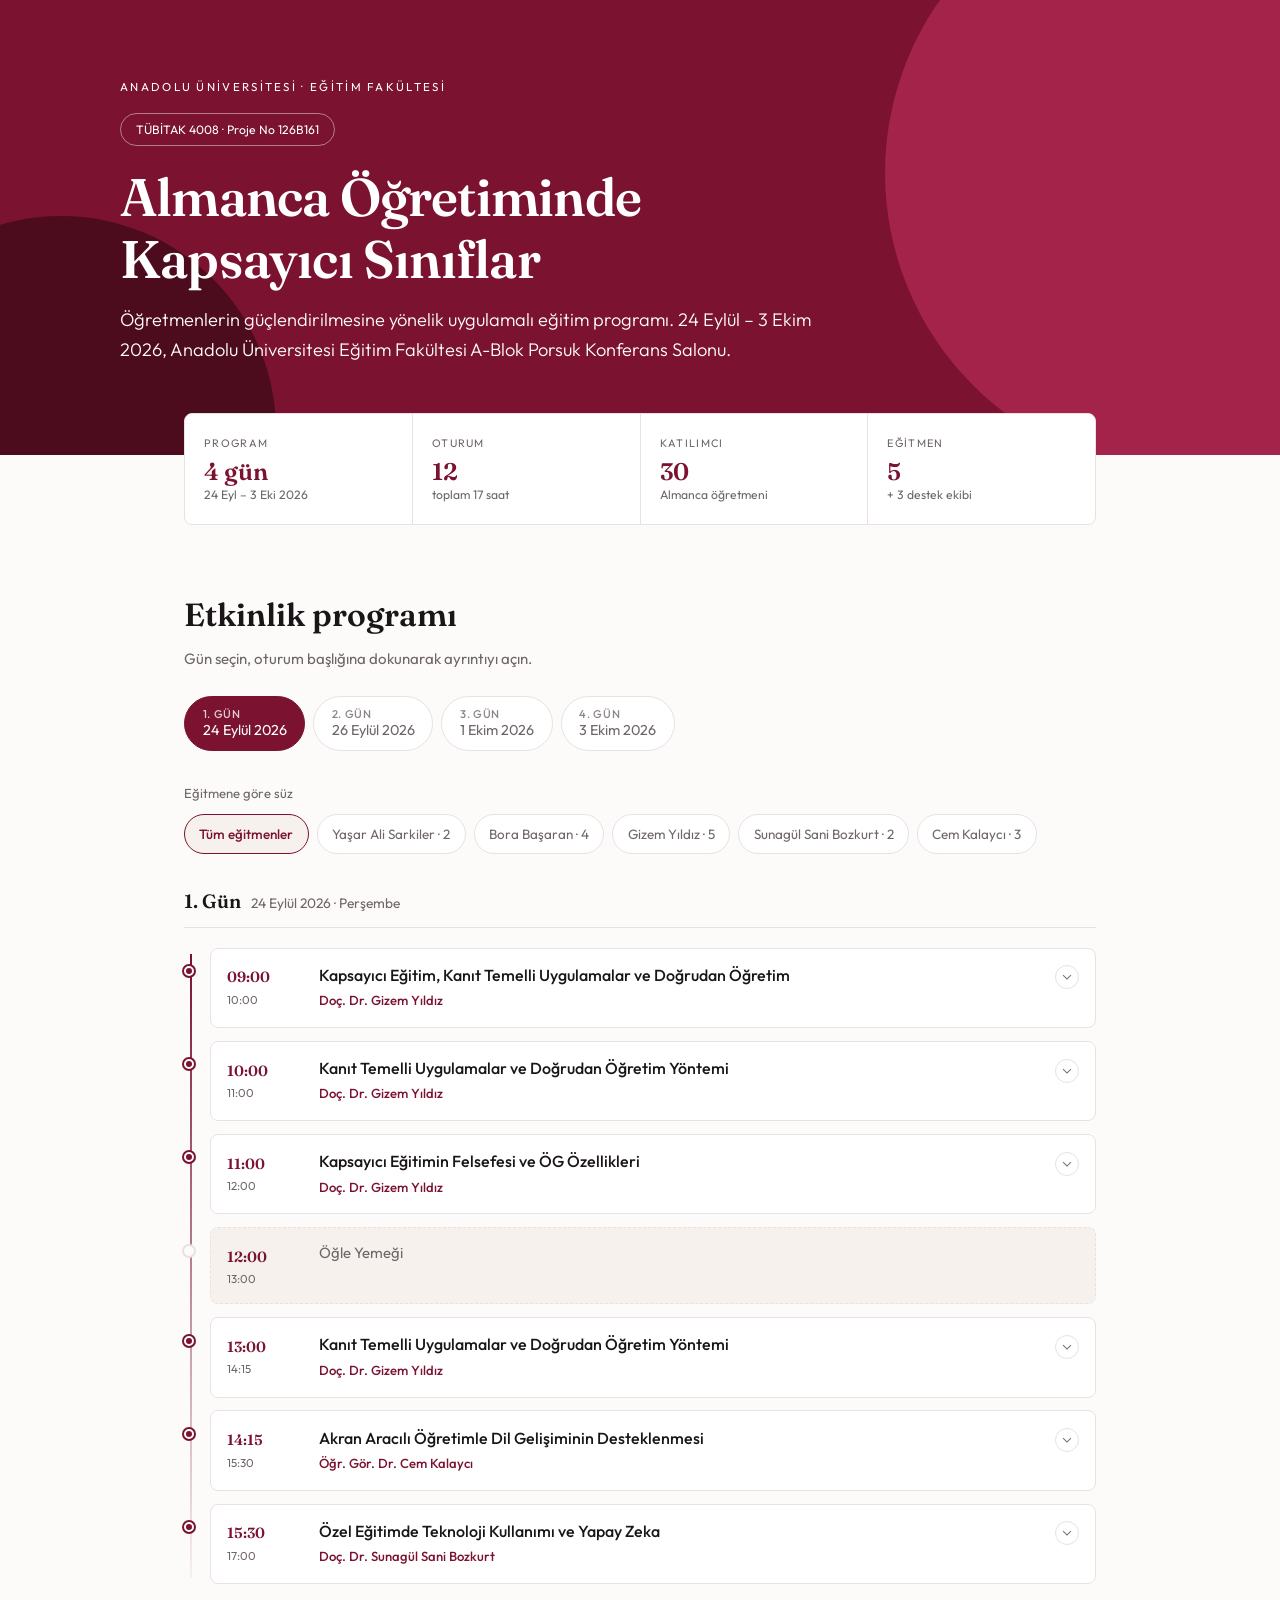
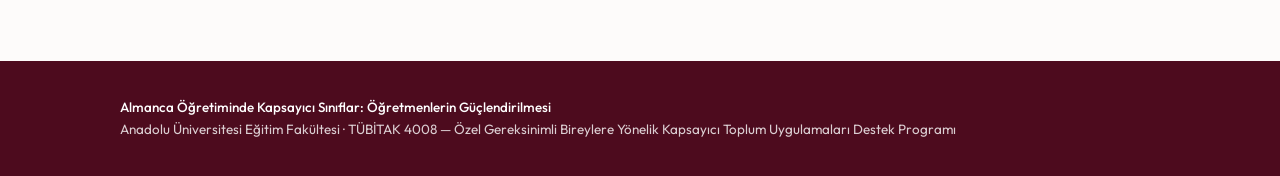
==== commit af138e02: "Programı 07.09.2026 tarihli sürüme güncelle: yeni tarihler (24 Eyl - 3 Eki), proje no 126B161, A-Blo" ====
--- a/index.html
+++ b/index.html
@@ -5,7 +5,7 @@
 <meta name="viewport" content="width=device-width, initial-scale=1, viewport-fit=cover">
 <meta name="theme-color" content="#7a1230">
 <title>Etkinlik Programı | Almanca Öğretiminde Kapsayıcı Sınıflar</title>
-<meta name="description" content="TÜBİTAK 4008 — Almanca Öğretiminde Kapsayıcı Sınıflar: Öğretmenlerin Güçlendirilmesi. 15–18 Eylül 2026 etkinlik programı.">
+<meta name="description" content="TÜBİTAK 4008 — Almanca Öğretiminde Kapsayıcı Sınıflar: Öğretmenlerin Güçlendirilmesi. 24 Eylül – 3 Ekim 2026 etkinlik programı.">
 <link rel="preconnect" href="https://fonts.googleapis.com">
 <link rel="preconnect" href="https://fonts.gstatic.com" crossorigin>
 <link href="https://fonts.googleapis.com/css2?family=Fraunces:opsz,wght@9..144,400;9..144,600&family=Outfit:wght@300;400;500;600&display=swap" rel="stylesheet">
@@ -117,16 +117,16 @@
   <div class="blob a"></div><div class="blob b"></div>
   <div class="wrap">
     <p class="kurum">Anadolu Üniversitesi &middot; Eğitim Fakültesi</p>
-    <span class="rozet">TÜBİTAK 4008 &middot; Proje No 944960</span>
+    <span class="rozet">TÜBİTAK 4008 &middot; Proje No 126B161</span>
     <h1>Almanca Öğretiminde Kapsayıcı Sınıflar</h1>
-    <p class="lead">Öğretmenlerin güçlendirilmesine yönelik uygulamalı eğitim programı. 15–18 Eylül 2026, Anadolu Üniversitesi Eğitim Fakültesi A-Blok Porsuk Konferans Salonu.</p>
+    <p class="lead">Öğretmenlerin güçlendirilmesine yönelik uygulamalı eğitim programı. 24 Eylül – 3 Ekim 2026, Anadolu Üniversitesi Eğitim Fakültesi A-Blok Porsuk Konferans Salonu.</p>
   </div>
 </header>
 
 <main>
   <dl class="stats">
-    <div><dt>Program</dt><dd>4 gün<small>15–18 Eylül 2026</small></dd></div>
-    <div><dt>Oturum</dt><dd>12<small>+ 4 yemek arası</small></dd></div>
+    <div><dt>Program</dt><dd>4 gün<small>24 Eyl – 3 Eki 2026</small></dd></div>
+    <div><dt>Oturum</dt><dd>12<small>toplam 17 saat</small></dd></div>
     <div><dt>Katılımcı</dt><dd>30<small>Almanca öğretmeni</small></dd></div>
     <div><dt>Eğitmen</dt><dd>5<small>+ 3 destek ekibi</small></dd></div>
   </dl>
@@ -149,7 +149,7 @@
 </footer>
 
 <script>
-const GUNLER = [{"kod": "2026-09-15", "etiket": "1. Gün", "tarih": "15 Eylül 2026", "gun": "Salı", "oturumlar": [{"no": 1, "baslik": "Kapsayıcı Eğitim, Kanıt Temelli Uygulamalar ve Doğrudan Öğretim", "tarih": "2026-09-15", "bas": "10:00", "bit": "11:00", "kisi": 30, "mekan": "Anadolu Üniversitesi Eğitim Fakültesi A-Blok Porsuk Konferans Salonu", "aciklama": "Bu oturumda, kapsayıcı eğitim bağlamında öğretim süreçlerinin etkililiğini artırmayı amaçlayan kanıt temelli uygulamalar kavramı ele alınacaktır.", "egitmenler": ["Doç. Dr. Gizem Yıldız"], "destek": ["Yiğit Selçuk Koca", "Sema Nur Tunçyüz", "Dilara Kılıç"], "mola": false}, {"no": 2, "baslik": "Kanıt Temelli Uygulamalar ve Doğrudan Öğretim Yöntemi", "tarih": "2026-09-15", "bas": "11:00", "bit": "12:00", "kisi": 30, "mekan": "Anadolu Üniversitesi Eğitim Fakültesi Seminer Salonu", "aciklama": "Bu oturumda,kanıt temelli uygulamaların kuramsal dayanakları açıklanacak; bu yaklaşımların öğretim sürecinde neden ve nasıl tercih edilmesi gerektiği, kapsayıcı eğitim perspektifiyle tartışılacaktır.", "egitmenler": ["Doç. Dr. Gizem Yıldız"], "destek": ["Yiğit Selçuk Koca", "Sema Nur Tunçyüz", "Dilara Kılıç"], "mola": false}, {"no": 3, "baslik": "Öğle Yemeği", "tarih": "2026-09-15", "bas": "12:15", "bit": "13:00", "kisi": 34, "mekan": "Anadolu Üniversitesi Yemekhanesi", "aciklama": "Öğlen yemeği için Anadolu üniversitesi yemekhanesi kullanılacaktır.", "egitmenler": [], "destek": [], "mola": true}, {"no": 4, "baslik": "Kapsayıcı Eğitimin Felsefesi ve ÖG Özellikleri", "tarih": "2026-09-15", "bas": "14:00", "bit": "15:30", "kisi": 30, "mekan": "Anadolu Üniversitesi Eğitim Fakültesi Seminer Salonu", "aciklama": "Bu oturumda, kapsayıcı eğitim uygulamalarının felsefi ve ampirik temellerine ilişkin genel bir çerçeve sunulacaktır. Kapsayıcı eğitimin eşitlik, erişilebilirlik ve katılım ilkeleri doğrultusunda nasıl yapılandırıldığı ele alınacak; bu yaklaşımın öğretim süreçlerine yansımaları kuramsal bir perspektifle tartışılacaktır. Oturum, kapsayıcı eğitimin kuramsal temelleri ile farklı öğrenen profillerinin özelliklerini bütüncül bir bakış açısıyla ele almayı amaçlamaktadır.", "egitmenler": ["Doç. Dr. Gizem Yıldız"], "destek": ["Yiğit Selçuk Koca", "Sema Nur Tunçyüz", "Dilara Kılıç"], "mola": false}]}, {"kod": "2026-09-16", "etiket": "2. Gün", "tarih": "16 Eylül 2026", "gun": "Çarşamba", "oturumlar": [{"no": 5, "baslik": "Kanıt Temelli Uygulamalar ve Doğrudan Öğretim Yöntemi", "tarih": "2026-09-16", "bas": "10:00", "bit": "12:00", "kisi": 30, "mekan": "Anadolu Üniversitesi Eğitim Fakültesi Seminer Salonu", "aciklama": "Yöntemin temel ilkeleri, öğretim basamakları ve sınıf içi uygulanış süreci ele alınacak; özellikle özel eğitim gereksinimi olan öğrencilerin öğrenme süreçlerini desteklemedeki işlevi üzerinde durulacaktır. Oturum, doğrudan öğretim yaklaşımının Almanca öğretimi bağlamında nasıl planlanabileceğini ve öğretmenlerin bu yöntemi kendi derslerine nasıl uyarlayabileceklerini uygulamaya dönük örnekler üzerinden tartışmayı amaçlamaktadır.", "egitmenler": ["Doç. Dr. Gizem Yıldız"], "destek": ["Yiğit Selçuk Koca", "Sema Nur Tunçyüz", "Dilara Kılıç"], "mola": false}, {"no": 6, "baslik": "Öğle Yemeği", "tarih": "2026-09-16", "bas": "12:00", "bit": "13:15", "kisi": 34, "mekan": "Anadolu Üniversitesi Yemekhanesi", "aciklama": "Öğlen yemeği için Anadolu üniversitesi yemekhanesinden yararlanılacaktır.", "egitmenler": [], "destek": [], "mola": true}, {"no": 7, "baslik": "Akran Aracılı Öğretimle Dil Gelişiminin Desteklenmesi", "tarih": "2026-09-16", "bas": "14:00", "bit": "15:30", "kisi": 30, "mekan": "Anadolu Üniversitesi Eğitim Fakültesi Seminer Salonu", "aciklama": "Bu oturumda, kapsayıcı eğitim bağlamında kanıt temelli öğretim yaklaşımlarından biri olan Akran Aracılı Öğretim Yöntemi ele alınacaktır. Oturumun amacı, akran etkileşimine dayalı bu yöntemin kuramsal temellerini tanıtmak ve yöntemin dil gelişimini desteklemedeki işlevini Almanca öğretimi bağlamında ortaya koymaktır.", "egitmenler": ["Öğr. Gör. Dr. Cem Kalaycı"], "destek": ["Yiğit Selçuk Koca", "Sema Nur Tunçyüz", "Dilara Kılıç"], "mola": false}, {"no": 8, "baslik": "Uygulama: Doğrudan öğretim basamaklarına göre bir Almanca gramer konusunun mikro-öğretim taslağını hazırlama", "tarih": "2026-09-16", "bas": "15:30", "bit": "16:30", "kisi": 30, "mekan": "Anadolu Üniversitesi Eğitim Fakültesi Seminer Salonu", "aciklama": "Bu uygulama oturumu, öğretmenlerin Doğrudan Öğretim yöntemini kuramsal bir çerçeveden çıkararak sınıf içi uygulamalara dönüştürebilmelerini sağlamak üzere Doğrudan Öğretimin dört temel basamağını kısaca hatırlatarak bu basamakların öğretim sürecindeki işlevini açıklayacak ve katılımcılara kullanılacak mikro-öğretim taslak formunu tanıtacaktır. Bu aşamada öğretmenlerin yöntem hakkında ortak bir anlayış geliştirmeleri hedeflenmektedir.", "egitmenler": ["Öğr. Gör. Dr. Cem Kalaycı"], "destek": ["Yiğit Selçuk Koca", "Sema Nur Tunçyüz", "Dilara Kılıç"], "mola": false}]}, {"kod": "2026-09-17", "etiket": "3. Gün", "tarih": "17 Eylül 2026", "gun": "Perşembe", "oturumlar": [{"no": 9, "baslik": "Özel Eğitimde Teknoloji Kullanımı ve Yapay Zeka", "tarih": "2026-09-17", "bas": "10:00", "bit": "12:00", "kisi": 30, "mekan": "Anadolu Üniversitesi Eğitim Fakültesi Seminer Salonu", "aciklama": "Oturum, özel eğitim gereksinimi olan öğrencilerin dil öğrenme süreçlerini desteklemeye yönelik teknolojik araçların pedagojik işlevlerini tanıtmayı ve bu araçların Almanca öğretimi bağlamında nasıl kullanılabileceğini tartışmayı amaçlamaktadır.", "egitmenler": ["Doç. Dr. Sunagül Sani Bozkurt"], "destek": ["Yiğit Selçuk Koca", "Sema Nur Tunçyüz", "Dilara Kılıç"], "mola": false}, {"no": 10, "baslik": "Öğle Yemeği", "tarih": "2026-09-17", "bas": "12:15", "bit": "13:15", "kisi": 35, "mekan": "Anadolu Üniversitesi Yemekhanesi", "aciklama": "Öğlen yemeği için Anadolu üniversitesi yemekhanesinden yararlanılacaktır.", "egitmenler": [], "destek": [], "mola": true}, {"no": 11, "baslik": "Kapsayıcı Almanca Öğretimi İçin Dil Stratejileri ve Uygulamalı Teknikler", "tarih": "2026-09-17", "bas": "14:00", "bit": "15:00", "kisi": 30, "mekan": "Anadolu Üniversitesi Eğitim Fakültesi Seminer Salonu", "aciklama": "Etkinlik, öğretmenlerin kapsayıcı sınıflarda Almanca öğretimine yönelik erişilebilir, uyarlanabilir ve kanıt temelli dil öğretim yaklaşımlarını tanımalarını ve bu yaklaşımları kendi sınıf içi uygulamalarına bilinçli bir biçimde aktarabilmelerini hedeflemektedir.", "egitmenler": ["Doç. Dr. Bora Başaran"], "destek": ["Yiğit Selçuk Koca", "Sema Nur Tunçyüz", "Dilara Kılıç"], "mola": false}, {"no": 12, "baslik": "Kapsayıcı Almanca Öğretimi İçin Dil Stratejileri ve Uygulamalı Teknikler", "tarih": "2026-09-17", "bas": "15:15", "bit": "16:45", "kisi": 30, "mekan": "Anadolu Üniversitesi Eğitim Fakültesi Seminer Salonu", "aciklama": "Bu devam oturumunda kapsayıcı Almanca Öğretimi İçin Dil Stratejileri ve Uygulamalı Teknikler'e yönelik örnekler sunularak tamamlayıcı uygulamalar gerçekleştirilecektir.", "egitmenler": ["Doç. Dr. Bora Başaran"], "destek": ["Yiğit Selçuk Koca", "Sema Nur Tunçyüz", "Dilara Kılıç"], "mola": false}]}, {"kod": "2026-09-18", "etiket": "4. Gün", "tarih": "18 Eylül 2026", "gun": "Cuma", "oturumlar": [{"no": 13, "baslik": "Öğrenme İçin Evrensel Tasarım ve Çok Duyulu Dil Öğretimi Yaklaşımları", "tarih": "2026-09-18", "bas": "10:00", "bit": "12:00", "kisi": 30, "mekan": "Anadolu Üniversitesi Eğitim Fakültesi Seminer Salonu", "aciklama": "Öğrenme İçin Evrensel Tasarım (Universal Design for Learning – UDL) 3.0 çerçevesi (CAST, 2024) ve bu çerçevenin çok duyulu dil öğretimine uygulanışı ele alınacaktır.", "egitmenler": ["Arş. Gör. Yaşar Ali Sarkiler"], "destek": ["Yiğit Selçuk Koca", "Sema Nur Tunçyüz", "Dilara Kılıç"], "mola": false}, {"no": 14, "baslik": "Öğle Yemeği", "tarih": "2026-09-18", "bas": "12:15", "bit": "13:15", "kisi": 34, "mekan": "Anadolu Üniversitesi Yemekhanesi", "aciklama": "Öğlen yemeği için Anadolu üniversitesi yemekhanesinden yararlanılacaktır.", "egitmenler": [], "destek": [], "mola": true}, {"no": 15, "baslik": "TPR, Görsel Destekler ve Yapılandırılmış Öğretim Teknikleriyle Almanca Öğretimi", "tarih": "2026-09-18", "bas": "14:00", "bit": "15:30", "kisi": 30, "mekan": "Anadolu Üniversitesi Eğitim Fakültesi Seminer Salonu", "aciklama": "Total Physical Response (TPR), görsel destek stratejileri ve yapılandırılmış öğretim yöntemleri. Oturumun temel amacı, bu yaklaşımların kapsayıcı sınıf ortamlarında Almanca öğretimini nasıl daha erişilebilir, anlaşılır ve sürdürülebilir hâle getirdiğini kuramsal ve uygulamalı boyutlarıyla sunulacaktır", "egitmenler": ["Doç. Dr. Bora Başaran"], "destek": ["Yiğit Selçuk Koca", "Sema Nur Tunçyüz", "Dilara Kılıç"], "mola": false}, {"no": 16, "baslik": "Değerlendirme Oturumu", "tarih": "2026-09-18", "bas": "15:45", "bit": "16:45", "kisi": 30, "mekan": "Anadolu Üniversitesi Eğitim Fakültesi Seminer Salonu", "aciklama": "Programın değerlendirme oturumunda, eğitim sürecinin genel etkililiği çok boyutlu olarak ele alınacaktır. Bu kapsamda katılımcı öğretmenlerin kapsayıcı Almanca öğretimine ilişkin bilgi ve farkındalık düzeylerindeki değişimi belirlemeye yönelik son değerlendirme uygulamaları gerçekleştirilecektir.", "egitmenler": ["Doç. Dr. Bora Başaran", "Doç. Dr. Sunagül Sani Bozkurt", "Öğr. Gör. Dr. Cem Kalaycı", "Doç. Dr. Gizem Yıldız", "Arş. Gör. Yaşar Ali Sarkiler"], "destek": ["Yiğit Selçuk Koca", "Sema Nur Tunçyüz", "Dilara Kılıç"], "mola": false}]}];
+const GUNLER = [{"kod": "24.09.2026", "etiket": "1. Gün", "tarih": "24 Eylül 2026", "gun": "Perşembe", "oturumlar": [{"no": 1, "baslik": "Kapsayıcı Eğitim, Kanıt Temelli Uygulamalar ve Doğrudan Öğretim", "bas": "09:00", "bit": "10:00", "kisi": 30, "mekan": "Anadolu Üniversitesi Eğitim Fakültesi A-Blok Porsuk Konferans Salonu", "aciklama": "Bu oturumda, kapsayıcı eğitim bağlamında öğretim süreçlerinin etkililiğini artırmayı amaçlayan kanıt temelli uygulamalar kavramı ele alınacaktır.", "egitmenler": ["Doç. Dr. Gizem Yıldız"], "destek": ["Yiğit Selçuk Koca", "Sema Nur Tunçyüz", "Dilara Kılıç"], "mola": false}, {"no": 2, "baslik": "Kanıt Temelli Uygulamalar ve Doğrudan Öğretim Yöntemi", "bas": "10:00", "bit": "11:00", "kisi": 30, "mekan": "Anadolu Üniversitesi Eğitim Fakültesi A-Blok Porsuk Konferans Salonu", "aciklama": "Bu oturumda, kanıt temelli uygulamaların kuramsal dayanakları açıklanacak; bu yaklaşımların öğretim sürecinde neden ve nasıl tercih edilmesi gerektiği, kapsayıcı eğitim perspektifiyle tartışılacaktır.", "egitmenler": ["Doç. Dr. Gizem Yıldız"], "destek": ["Yiğit Selçuk Koca", "Sema Nur Tunçyüz", "Dilara Kılıç"], "mola": false}, {"no": 3, "baslik": "Kapsayıcı Eğitimin Felsefesi ve ÖG Özellikleri", "bas": "11:00", "bit": "12:00", "kisi": 30, "mekan": "Anadolu Üniversitesi Eğitim Fakültesi A-Blok Porsuk Konferans Salonu", "aciklama": "Bu oturumda, kapsayıcı eğitim uygulamalarının felsefi ve ampirik temellerine ilişkin genel bir çerçeve sunulacaktır. Kapsayıcı eğitimin eşitlik, erişilebilirlik ve katılım ilkeleri doğrultusunda nasıl yapılandırıldığı ele alınacak; bu yaklaşımın öğretim süreçlerine yansımaları kuramsal bir perspektifle tartışılacaktır.", "egitmenler": ["Doç. Dr. Gizem Yıldız"], "destek": ["Yiğit Selçuk Koca", "Sema Nur Tunçyüz", "Dilara Kılıç"], "mola": false}, {"no": 4, "baslik": "Öğle Yemeği", "bas": "12:00", "bit": "13:00", "kisi": 34, "mekan": "Anadolu Üniversitesi Yemekhanesi", "aciklama": "Öğlen yemeği için Anadolu Üniversitesi yemekhanesinden yararlanılacaktır.", "egitmenler": [], "destek": [], "mola": true}, {"no": 5, "baslik": "Kanıt Temelli Uygulamalar ve Doğrudan Öğretim Yöntemi", "bas": "13:00", "bit": "14:15", "kisi": 30, "mekan": "Anadolu Üniversitesi Eğitim Fakültesi A-Blok Porsuk Konferans Salonu", "aciklama": "Yöntemin temel ilkeleri, öğretim basamakları ve sınıf içi uygulanış süreci ele alınacak; özellikle özel eğitim gereksinimi olan öğrencilerin öğrenme süreçlerini desteklemedeki işlevi üzerinde durulacaktır. Oturum, doğrudan öğretim yaklaşımının Almanca öğretimi bağlamında nasıl planlanabileceğini ve öğretmenlerin bu yöntemi kendi derslerine nasıl uyarlayabileceklerini uygulamaya dönük örnekler üzerinden tartışmayı amaçlamaktadır.", "egitmenler": ["Doç. Dr. Gizem Yıldız"], "destek": ["Yiğit Selçuk Koca", "Sema Nur Tunçyüz", "Dilara Kılıç"], "mola": false}, {"no": 6, "baslik": "Akran Aracılı Öğretimle Dil Gelişiminin Desteklenmesi", "bas": "14:15", "bit": "15:30", "kisi": 30, "mekan": "Anadolu Üniversitesi Eğitim Fakültesi A-Blok Porsuk Konferans Salonu", "aciklama": "Bu oturumda, kapsayıcı eğitim bağlamında kanıt temelli öğretim yaklaşımlarından biri olan Akran Aracılı Öğretim Yöntemi ele alınacaktır. Oturumun amacı, akran etkileşimine dayalı bu yöntemin kuramsal temellerini tanıtmak ve yöntemin dil gelişimini desteklemedeki işlevini Almanca öğretimi bağlamında ortaya koymaktır.", "egitmenler": ["Öğr. Gör. Dr. Cem Kalaycı"], "destek": ["Yiğit Selçuk Koca", "Sema Nur Tunçyüz", "Dilara Kılıç"], "mola": false}, {"no": 7, "baslik": "Özel Eğitimde Teknoloji Kullanımı ve Yapay Zeka", "bas": "15:30", "bit": "17:00", "kisi": 30, "mekan": "Anadolu Üniversitesi Eğitim Fakültesi A-Blok Porsuk Konferans Salonu", "aciklama": "Oturum, özel eğitim gereksinimi olan öğrencilerin dil öğrenme süreçlerini desteklemeye yönelik teknolojik araçların pedagojik işlevlerini tanıtmayı ve bu araçların Almanca öğretimi bağlamında nasıl kullanılabileceğini tartışmayı amaçlamaktadır.", "egitmenler": ["Doç. Dr. Sunagül Sani Bozkurt"], "destek": ["Yiğit Selçuk Koca", "Sema Nur Tunçyüz", "Dilara Kılıç"], "mola": false}]}, {"kod": "26.09.2026", "etiket": "2. Gün", "tarih": "26 Eylül 2026", "gun": "Cumartesi", "oturumlar": [{"no": 8, "baslik": "Uygulama: Doğrudan öğretim basamaklarına göre bir Almanca gramer konusunun mikro-öğretim taslağını hazırlama", "bas": "10:00", "bit": "12:00", "kisi": 30, "mekan": "Anadolu Üniversitesi Eğitim Fakültesi A-Blok Porsuk Konferans Salonu", "aciklama": "Bu uygulama oturumu, öğretmenlerin Doğrudan Öğretim yöntemini kuramsal bir çerçeveden çıkararak sınıf içi uygulamalara dönüştürebilmelerini sağlamak üzere Doğrudan Öğretimin temel basamaklarını hatırlatacak ve katılımcılara mikro-öğretim taslak formunu tanıtacaktır.", "egitmenler": ["Öğr. Gör. Dr. Cem Kalaycı"], "destek": ["Yiğit Selçuk Koca", "Sema Nur Tunçyüz", "Dilara Kılıç"], "mola": false}, {"no": 9, "baslik": "Öğle Yemeği", "bas": "12:00", "bit": "13:00", "kisi": 34, "mekan": "Anadolu Üniversitesi Yemekhanesi", "aciklama": "Öğlen yemeği için Anadolu Üniversitesi sosyal tesislerinden yararlanılacaktır.", "egitmenler": [], "destek": [], "mola": true}]}, {"kod": "01.10.2026", "etiket": "3. Gün", "tarih": "1 Ekim 2026", "gun": "Perşembe", "oturumlar": [{"no": 10, "baslik": "Kapsayıcı Almanca Öğretimi İçin Dil Stratejileri ve Uygulamalı Teknikler", "bas": "09:00", "bit": "10:30", "kisi": 30, "mekan": "Anadolu Üniversitesi Eğitim Fakültesi A-Blok Porsuk Konferans Salonu", "aciklama": "Etkinlik, öğretmenlerin kapsayıcı sınıflarda Almanca öğretimine yönelik erişilebilir, uyarlanabilir ve kanıt temelli dil öğretim yaklaşımlarını tanımalarını ve bu yaklaşımları kendi sınıf içi uygulamalarına bilinçli bir biçimde aktarabilmelerini hedeflemektedir.", "egitmenler": ["Doç. Dr. Bora Başaran"], "destek": ["Yiğit Selçuk Koca", "Sema Nur Tunçyüz", "Dilara Kılıç"], "mola": false}, {"no": 11, "baslik": "Kapsayıcı Almanca Öğretimi İçin Dil Stratejileri ve Uygulamalı Teknikler", "bas": "10:30", "bit": "12:00", "kisi": 30, "mekan": "Anadolu Üniversitesi Eğitim Fakültesi A-Blok Porsuk Konferans Salonu", "aciklama": "Bu devam oturumunda Kapsayıcı Almanca Öğretimi İçin Dil Stratejileri ve Uygulamalı Teknikler'e yönelik örnekler sunularak tamamlayıcı uygulamalar gerçekleştirilecektir.", "egitmenler": ["Doç. Dr. Bora Başaran"], "destek": ["Yiğit Selçuk Koca", "Sema Nur Tunçyüz", "Dilara Kılıç"], "mola": false}, {"no": 12, "baslik": "Öğle Yemeği", "bas": "12:00", "bit": "13:00", "kisi": 34, "mekan": "Anadolu Üniversitesi Yemekhanesi", "aciklama": "Öğlen yemeği için Anadolu Üniversitesi yemekhanesinden yararlanılacaktır.", "egitmenler": [], "destek": [], "mola": true}, {"no": 13, "baslik": "Öğrenme İçin Evrensel Tasarım ve Çok Duyulu Dil Öğretimi Yaklaşımları", "bas": "13:00", "bit": "15:00", "kisi": 30, "mekan": "Anadolu Üniversitesi Eğitim Fakültesi A-Blok Porsuk Konferans Salonu", "aciklama": "Öğrenme İçin Evrensel Tasarım (Universal Design for Learning – UDL) 3.0 çerçevesi (CAST, 2024) ve bu çerçevenin çok duyulu dil öğretimine uygulanışı ele alınacaktır.", "egitmenler": ["Arş. Gör. Yaşar Ali Sarkiler"], "destek": ["Yiğit Selçuk Koca", "Sema Nur Tunçyüz", "Dilara Kılıç"], "mola": false}]}, {"kod": "03.10.2026", "etiket": "4. Gün", "tarih": "3 Ekim 2026", "gun": "Cumartesi", "oturumlar": [{"no": 14, "baslik": "TPR, Görsel Destekler ve Yapılandırılmış Öğretim Teknikleriyle Almanca Öğretimi", "bas": "10:00", "bit": "11:30", "kisi": 30, "mekan": "Anadolu Üniversitesi Eğitim Fakültesi A-Blok Porsuk Konferans Salonu", "aciklama": "Total Physical Response (TPR), görsel destek stratejileri ve yapılandırılmış öğretim yöntemleri ele alınacaktır. Oturumun temel amacı, bu yaklaşımların kapsayıcı sınıf ortamlarında Almanca öğretimini nasıl daha erişilebilir, anlaşılır ve sürdürülebilir hâle getirdiğini kuramsal ve uygulamalı boyutlarıyla sunmaktır.", "egitmenler": ["Doç. Dr. Bora Başaran"], "destek": ["Yiğit Selçuk Koca", "Sema Nur Tunçyüz", "Dilara Kılıç"], "mola": false}, {"no": 15, "baslik": "Öğle Yemeği", "bas": "11:30", "bit": "12:30", "kisi": 34, "mekan": "Anadolu Üniversitesi Yemekhanesi", "aciklama": "Öğlen yemeği için Anadolu Üniversitesi sosyal tesislerinden yararlanılacaktır.", "egitmenler": [], "destek": [], "mola": true}, {"no": 16, "baslik": "Değerlendirme Oturumu", "bas": "12:30", "bit": "14:00", "kisi": 30, "mekan": "Anadolu Üniversitesi Eğitim Fakültesi A-Blok Porsuk Konferans Salonu", "aciklama": "Programın değerlendirme oturumunda, eğitim sürecinin genel etkililiği çok boyutlu olarak ele alınacaktır. Bu kapsamda katılımcı öğretmenlerin kapsayıcı Almanca öğretimine ilişkin bilgi ve farkındalık düzeylerindeki değişimi belirlemeye yönelik son değerlendirme uygulamaları gerçekleştirilecektir.", "egitmenler": ["Doç. Dr. Bora Başaran", "Doç. Dr. Sunagül Sani Bozkurt", "Öğr. Gör. Dr. Cem Kalaycı", "Doç. Dr. Gizem Yıldız", "Arş. Gör. Yaşar Ali Sarkiler"], "destek": ["Yiğit Selçuk Koca", "Sema Nur Tunçyüz", "Dilara Kılıç"], "mola": false}]}];
 let aktifGun = 0, aktifEgitmen = null;
 
 const egitmenler = [];
@@ -210,6 +210,7 @@
                 o.egitmenler.map(e=>'<span class="etiket">'+e+'</span>').join('') +
                 o.destek.map(d=>'<span class="etiket destek">'+d+'</span>').join('') +
                 '<span class="etiket destek">' + o.kisi + ' katılımcı</span>' +
+                '<span class="etiket destek">' + o.mekan + '</span>' +
               '</div></div></div>') +
         '</div></div>').join('') + '</div>';
   }
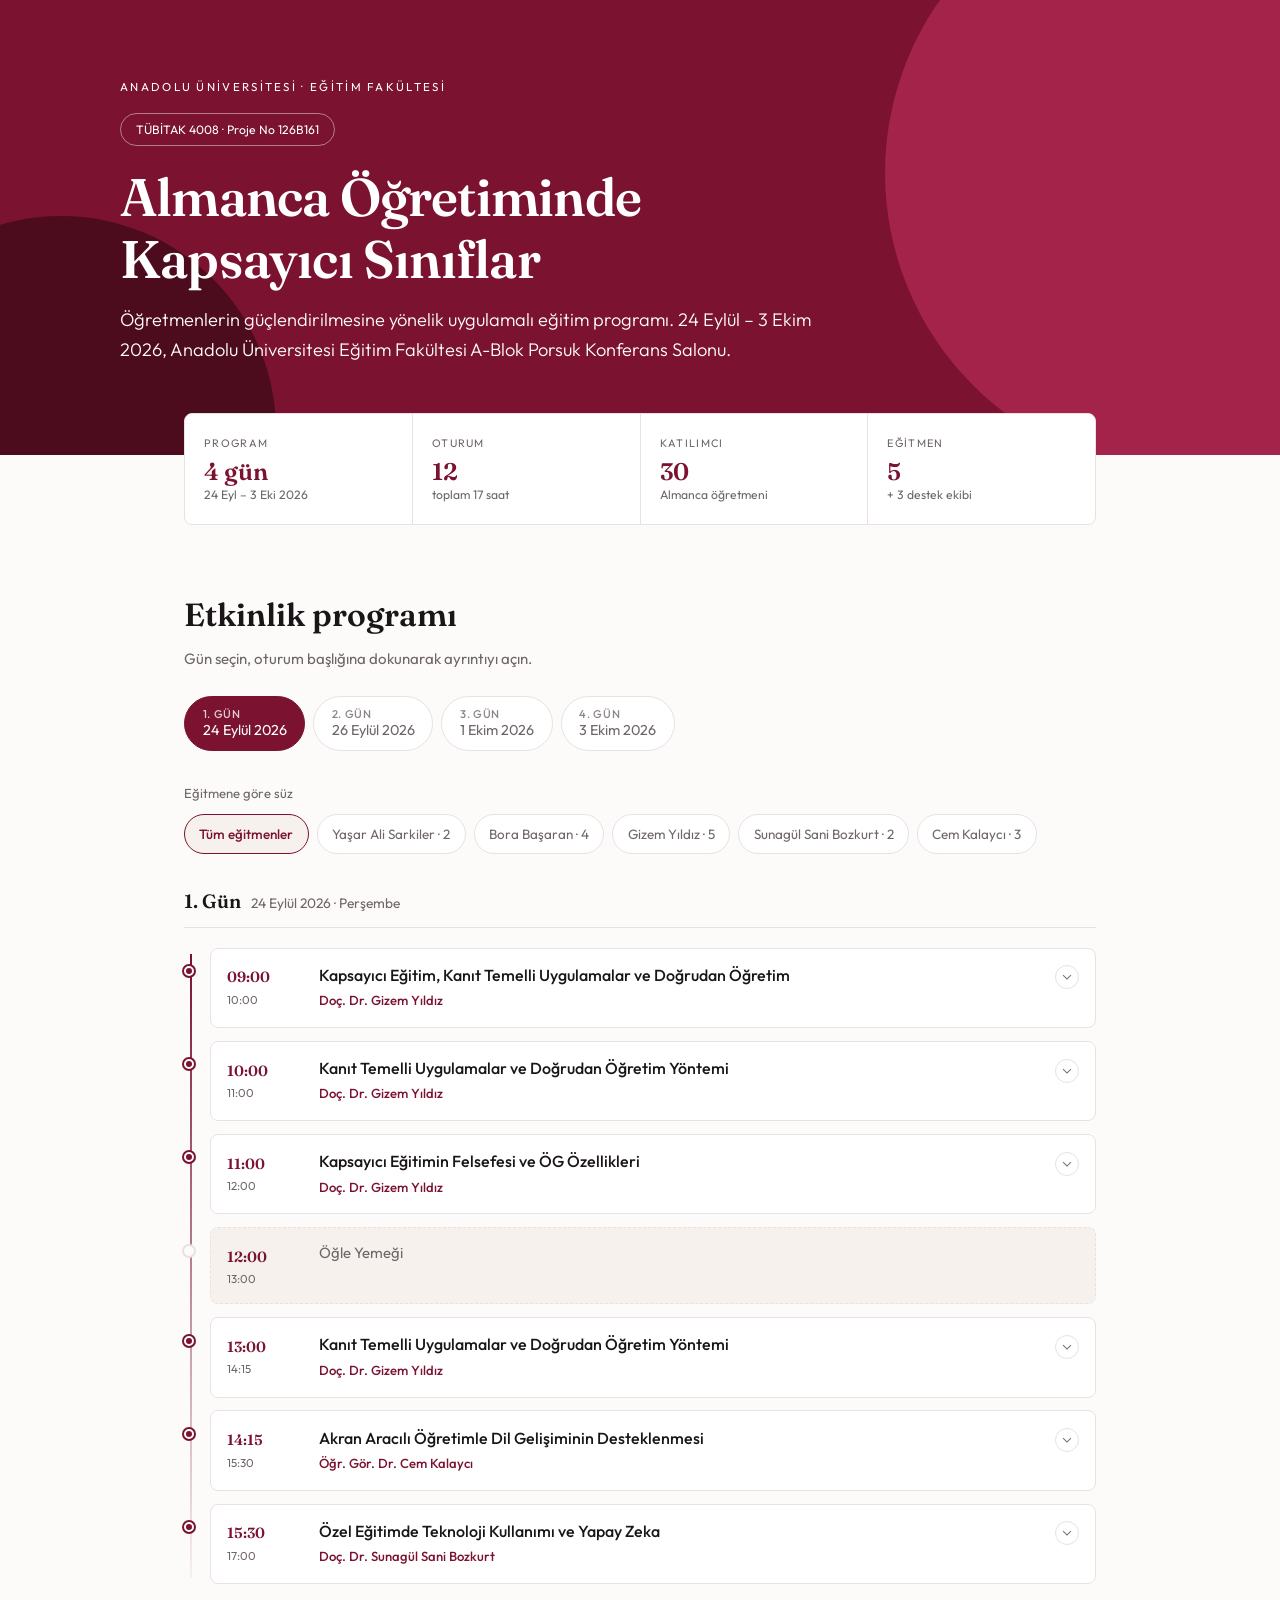
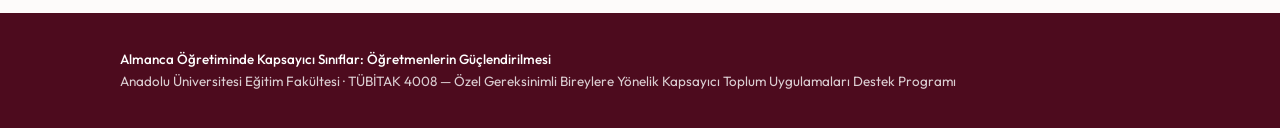
==== commit 1138e240: "Materyal kodu ayrı dosyalara taşındı; eğitim videosu/çalışma notu etiketleri, bordo materyal bandı" ====
--- a/index.html
+++ b/index.html
@@ -110,6 +110,7 @@
 }
 @media (prefers-reduced-motion:reduce){*{animation:none!important;transition:none!important}}
 </style>
+<link rel="stylesheet" href="materyaller.css">
 </head>
 <body>
 
@@ -141,6 +142,15 @@
   </section>
 </main>
 
+<section class="bolum mbant" id="materyaller" hidden>
+  <div class="wrap" style="padding:0 var(--pad)">
+    <h2>Eğitim videoları ve çalışma notları</h2>
+    <p class="alt">Her oturumun eğitim videosu ve çalışma notları. Videoyu oynatmak için görsele, notu açmak için dosya adına dokunun.</p>
+    <div class="kaydir" id="mfiltre"></div>
+    <div class="mkartlar" id="materyalListe"></div>
+  </div>
+</section>
+
 <footer>
   <div class="wrap">
     <strong>Almanca Öğretiminde Kapsayıcı Sınıflar: Öğretmenlerin Güçlendirilmesi</strong><br>
@@ -148,8 +158,9 @@
   </div>
 </footer>
 
+<script src="materyaller.js"></script>
 <script>
-const GUNLER = [{"kod": "24.09.2026", "etiket": "1. Gün", "tarih": "24 Eylül 2026", "gun": "Perşembe", "oturumlar": [{"no": 1, "baslik": "Kapsayıcı Eğitim, Kanıt Temelli Uygulamalar ve Doğrudan Öğretim", "bas": "09:00", "bit": "10:00", "kisi": 30, "mekan": "Anadolu Üniversitesi Eğitim Fakültesi A-Blok Porsuk Konferans Salonu", "aciklama": "Bu oturumda, kapsayıcı eğitim bağlamında öğretim süreçlerinin etkililiğini artırmayı amaçlayan kanıt temelli uygulamalar kavramı ele alınacaktır.", "egitmenler": ["Doç. Dr. Gizem Yıldız"], "destek": ["Yiğit Selçuk Koca", "Sema Nur Tunçyüz", "Dilara Kılıç"], "mola": false}, {"no": 2, "baslik": "Kanıt Temelli Uygulamalar ve Doğrudan Öğretim Yöntemi", "bas": "10:00", "bit": "11:00", "kisi": 30, "mekan": "Anadolu Üniversitesi Eğitim Fakültesi A-Blok Porsuk Konferans Salonu", "aciklama": "Bu oturumda, kanıt temelli uygulamaların kuramsal dayanakları açıklanacak; bu yaklaşımların öğretim sürecinde neden ve nasıl tercih edilmesi gerektiği, kapsayıcı eğitim perspektifiyle tartışılacaktır.", "egitmenler": ["Doç. Dr. Gizem Yıldız"], "destek": ["Yiğit Selçuk Koca", "Sema Nur Tunçyüz", "Dilara Kılıç"], "mola": false}, {"no": 3, "baslik": "Kapsayıcı Eğitimin Felsefesi ve ÖG Özellikleri", "bas": "11:00", "bit": "12:00", "kisi": 30, "mekan": "Anadolu Üniversitesi Eğitim Fakültesi A-Blok Porsuk Konferans Salonu", "aciklama": "Bu oturumda, kapsayıcı eğitim uygulamalarının felsefi ve ampirik temellerine ilişkin genel bir çerçeve sunulacaktır. Kapsayıcı eğitimin eşitlik, erişilebilirlik ve katılım ilkeleri doğrultusunda nasıl yapılandırıldığı ele alınacak; bu yaklaşımın öğretim süreçlerine yansımaları kuramsal bir perspektifle tartışılacaktır.", "egitmenler": ["Doç. Dr. Gizem Yıldız"], "destek": ["Yiğit Selçuk Koca", "Sema Nur Tunçyüz", "Dilara Kılıç"], "mola": false}, {"no": 4, "baslik": "Öğle Yemeği", "bas": "12:00", "bit": "13:00", "kisi": 34, "mekan": "Anadolu Üniversitesi Yemekhanesi", "aciklama": "Öğlen yemeği için Anadolu Üniversitesi yemekhanesinden yararlanılacaktır.", "egitmenler": [], "destek": [], "mola": true}, {"no": 5, "baslik": "Kanıt Temelli Uygulamalar ve Doğrudan Öğretim Yöntemi", "bas": "13:00", "bit": "14:15", "kisi": 30, "mekan": "Anadolu Üniversitesi Eğitim Fakültesi A-Blok Porsuk Konferans Salonu", "aciklama": "Yöntemin temel ilkeleri, öğretim basamakları ve sınıf içi uygulanış süreci ele alınacak; özellikle özel eğitim gereksinimi olan öğrencilerin öğrenme süreçlerini desteklemedeki işlevi üzerinde durulacaktır. Oturum, doğrudan öğretim yaklaşımının Almanca öğretimi bağlamında nasıl planlanabileceğini ve öğretmenlerin bu yöntemi kendi derslerine nasıl uyarlayabileceklerini uygulamaya dönük örnekler üzerinden tartışmayı amaçlamaktadır.", "egitmenler": ["Doç. Dr. Gizem Yıldız"], "destek": ["Yiğit Selçuk Koca", "Sema Nur Tunçyüz", "Dilara Kılıç"], "mola": false}, {"no": 6, "baslik": "Akran Aracılı Öğretimle Dil Gelişiminin Desteklenmesi", "bas": "14:15", "bit": "15:30", "kisi": 30, "mekan": "Anadolu Üniversitesi Eğitim Fakültesi A-Blok Porsuk Konferans Salonu", "aciklama": "Bu oturumda, kapsayıcı eğitim bağlamında kanıt temelli öğretim yaklaşımlarından biri olan Akran Aracılı Öğretim Yöntemi ele alınacaktır. Oturumun amacı, akran etkileşimine dayalı bu yöntemin kuramsal temellerini tanıtmak ve yöntemin dil gelişimini desteklemedeki işlevini Almanca öğretimi bağlamında ortaya koymaktır.", "egitmenler": ["Öğr. Gör. Dr. Cem Kalaycı"], "destek": ["Yiğit Selçuk Koca", "Sema Nur Tunçyüz", "Dilara Kılıç"], "mola": false}, {"no": 7, "baslik": "Özel Eğitimde Teknoloji Kullanımı ve Yapay Zeka", "bas": "15:30", "bit": "17:00", "kisi": 30, "mekan": "Anadolu Üniversitesi Eğitim Fakültesi A-Blok Porsuk Konferans Salonu", "aciklama": "Oturum, özel eğitim gereksinimi olan öğrencilerin dil öğrenme süreçlerini desteklemeye yönelik teknolojik araçların pedagojik işlevlerini tanıtmayı ve bu araçların Almanca öğretimi bağlamında nasıl kullanılabileceğini tartışmayı amaçlamaktadır.", "egitmenler": ["Doç. Dr. Sunagül Sani Bozkurt"], "destek": ["Yiğit Selçuk Koca", "Sema Nur Tunçyüz", "Dilara Kılıç"], "mola": false}]}, {"kod": "26.09.2026", "etiket": "2. Gün", "tarih": "26 Eylül 2026", "gun": "Cumartesi", "oturumlar": [{"no": 8, "baslik": "Uygulama: Doğrudan öğretim basamaklarına göre bir Almanca gramer konusunun mikro-öğretim taslağını hazırlama", "bas": "10:00", "bit": "12:00", "kisi": 30, "mekan": "Anadolu Üniversitesi Eğitim Fakültesi A-Blok Porsuk Konferans Salonu", "aciklama": "Bu uygulama oturumu, öğretmenlerin Doğrudan Öğretim yöntemini kuramsal bir çerçeveden çıkararak sınıf içi uygulamalara dönüştürebilmelerini sağlamak üzere Doğrudan Öğretimin temel basamaklarını hatırlatacak ve katılımcılara mikro-öğretim taslak formunu tanıtacaktır.", "egitmenler": ["Öğr. Gör. Dr. Cem Kalaycı"], "destek": ["Yiğit Selçuk Koca", "Sema Nur Tunçyüz", "Dilara Kılıç"], "mola": false}, {"no": 9, "baslik": "Öğle Yemeği", "bas": "12:00", "bit": "13:00", "kisi": 34, "mekan": "Anadolu Üniversitesi Yemekhanesi", "aciklama": "Öğlen yemeği için Anadolu Üniversitesi sosyal tesislerinden yararlanılacaktır.", "egitmenler": [], "destek": [], "mola": true}]}, {"kod": "01.10.2026", "etiket": "3. Gün", "tarih": "1 Ekim 2026", "gun": "Perşembe", "oturumlar": [{"no": 10, "baslik": "Kapsayıcı Almanca Öğretimi İçin Dil Stratejileri ve Uygulamalı Teknikler", "bas": "09:00", "bit": "10:30", "kisi": 30, "mekan": "Anadolu Üniversitesi Eğitim Fakültesi A-Blok Porsuk Konferans Salonu", "aciklama": "Etkinlik, öğretmenlerin kapsayıcı sınıflarda Almanca öğretimine yönelik erişilebilir, uyarlanabilir ve kanıt temelli dil öğretim yaklaşımlarını tanımalarını ve bu yaklaşımları kendi sınıf içi uygulamalarına bilinçli bir biçimde aktarabilmelerini hedeflemektedir.", "egitmenler": ["Doç. Dr. Bora Başaran"], "destek": ["Yiğit Selçuk Koca", "Sema Nur Tunçyüz", "Dilara Kılıç"], "mola": false}, {"no": 11, "baslik": "Kapsayıcı Almanca Öğretimi İçin Dil Stratejileri ve Uygulamalı Teknikler", "bas": "10:30", "bit": "12:00", "kisi": 30, "mekan": "Anadolu Üniversitesi Eğitim Fakültesi A-Blok Porsuk Konferans Salonu", "aciklama": "Bu devam oturumunda Kapsayıcı Almanca Öğretimi İçin Dil Stratejileri ve Uygulamalı Teknikler'e yönelik örnekler sunularak tamamlayıcı uygulamalar gerçekleştirilecektir.", "egitmenler": ["Doç. Dr. Bora Başaran"], "destek": ["Yiğit Selçuk Koca", "Sema Nur Tunçyüz", "Dilara Kılıç"], "mola": false}, {"no": 12, "baslik": "Öğle Yemeği", "bas": "12:00", "bit": "13:00", "kisi": 34, "mekan": "Anadolu Üniversitesi Yemekhanesi", "aciklama": "Öğlen yemeği için Anadolu Üniversitesi yemekhanesinden yararlanılacaktır.", "egitmenler": [], "destek": [], "mola": true}, {"no": 13, "baslik": "Öğrenme İçin Evrensel Tasarım ve Çok Duyulu Dil Öğretimi Yaklaşımları", "bas": "13:00", "bit": "15:00", "kisi": 30, "mekan": "Anadolu Üniversitesi Eğitim Fakültesi A-Blok Porsuk Konferans Salonu", "aciklama": "Öğrenme İçin Evrensel Tasarım (Universal Design for Learning – UDL) 3.0 çerçevesi (CAST, 2024) ve bu çerçevenin çok duyulu dil öğretimine uygulanışı ele alınacaktır.", "egitmenler": ["Arş. Gör. Yaşar Ali Sarkiler"], "destek": ["Yiğit Selçuk Koca", "Sema Nur Tunçyüz", "Dilara Kılıç"], "mola": false}]}, {"kod": "03.10.2026", "etiket": "4. Gün", "tarih": "3 Ekim 2026", "gun": "Cumartesi", "oturumlar": [{"no": 14, "baslik": "TPR, Görsel Destekler ve Yapılandırılmış Öğretim Teknikleriyle Almanca Öğretimi", "bas": "10:00", "bit": "11:30", "kisi": 30, "mekan": "Anadolu Üniversitesi Eğitim Fakültesi A-Blok Porsuk Konferans Salonu", "aciklama": "Total Physical Response (TPR), görsel destek stratejileri ve yapılandırılmış öğretim yöntemleri ele alınacaktır. Oturumun temel amacı, bu yaklaşımların kapsayıcı sınıf ortamlarında Almanca öğretimini nasıl daha erişilebilir, anlaşılır ve sürdürülebilir hâle getirdiğini kuramsal ve uygulamalı boyutlarıyla sunmaktır.", "egitmenler": ["Doç. Dr. Bora Başaran"], "destek": ["Yiğit Selçuk Koca", "Sema Nur Tunçyüz", "Dilara Kılıç"], "mola": false}, {"no": 15, "baslik": "Öğle Yemeği", "bas": "11:30", "bit": "12:30", "kisi": 34, "mekan": "Anadolu Üniversitesi Yemekhanesi", "aciklama": "Öğlen yemeği için Anadolu Üniversitesi sosyal tesislerinden yararlanılacaktır.", "egitmenler": [], "destek": [], "mola": true}, {"no": 16, "baslik": "Değerlendirme Oturumu", "bas": "12:30", "bit": "14:00", "kisi": 30, "mekan": "Anadolu Üniversitesi Eğitim Fakültesi A-Blok Porsuk Konferans Salonu", "aciklama": "Programın değerlendirme oturumunda, eğitim sürecinin genel etkililiği çok boyutlu olarak ele alınacaktır. Bu kapsamda katılımcı öğretmenlerin kapsayıcı Almanca öğretimine ilişkin bilgi ve farkındalık düzeylerindeki değişimi belirlemeye yönelik son değerlendirme uygulamaları gerçekleştirilecektir.", "egitmenler": ["Doç. Dr. Bora Başaran", "Doç. Dr. Sunagül Sani Bozkurt", "Öğr. Gör. Dr. Cem Kalaycı", "Doç. Dr. Gizem Yıldız", "Arş. Gör. Yaşar Ali Sarkiler"], "destek": ["Yiğit Selçuk Koca", "Sema Nur Tunçyüz", "Dilara Kılıç"], "mola": false}]}];
+const GUNLER = [{"kod": "24.09.2026", "etiket": "1. Gün", "tarih": "24 Eylül 2026", "gun": "Perşembe", "oturumlar": [{"no": 1, "baslik": "Kapsayıcı Eğitim, Kanıt Temelli Uygulamalar ve Doğrudan Öğretim", "bas": "09:00", "bit": "10:00", "kisi": 30, "mekan": "Anadolu Üniversitesi Eğitim Fakültesi A-Blok Porsuk Konferans Salonu", "aciklama": "Bu oturumda, kapsayıcı eğitim bağlamında öğretim süreçlerinin etkililiğini artırmayı amaçlayan kanıt temelli uygulamalar kavramı ele alınacaktır.", "egitmenler": ["Doç. Dr. Gizem Yıldız"], "destek": ["Yiğit Selçuk Koca", "Sema Nur Tunçyüz", "Dilara Kılıç"], "mola": false}, {"no": 2, "baslik": "Kanıt Temelli Uygulamalar ve Doğrudan Öğretim Yöntemi", "bas": "10:00", "bit": "11:00", "kisi": 30, "mekan": "Anadolu Üniversitesi Eğitim Fakültesi A-Blok Porsuk Konferans Salonu", "aciklama": "Bu oturumda, kanıt temelli uygulamaların kuramsal dayanakları açıklanacak; bu yaklaşımların öğretim sürecinde neden ve nasıl tercih edilmesi gerektiği, kapsayıcı eğitim perspektifiyle tartışılacaktır.", "egitmenler": ["Doç. Dr. Gizem Yıldız"], "destek": ["Yiğit Selçuk Koca", "Sema Nur Tunçyüz", "Dilara Kılıç"], "mola": false}, {"no": 3, "baslik": "Kapsayıcı Eğitimin Felsefesi ve ÖG Özellikleri", "bas": "11:00", "bit": "12:00", "kisi": 30, "mekan": "Anadolu Üniversitesi Eğitim Fakültesi A-Blok Porsuk Konferans Salonu", "aciklama": "Bu oturumda, kapsayıcı eğitim uygulamalarının felsefi ve ampirik temellerine ilişkin genel bir çerçeve sunulacaktır. Kapsayıcı eğitimin eşitlik, erişilebilirlik ve katılım ilkeleri doğrultusunda nasıl yapılandırıldığı ele alınacak; bu yaklaşımın öğretim süreçlerine yansımaları kuramsal bir perspektifle tartışılacaktır.", "egitmenler": ["Doç. Dr. Gizem Yıldız"], "destek": ["Yiğit Selçuk Koca", "Sema Nur Tunçyüz", "Dilara Kılıç"], "mola": false}, {"no": 4, "baslik": "Öğle Yemeği", "bas": "12:00", "bit": "13:00", "kisi": 34, "mekan": "Anadolu Üniversitesi Yemekhanesi", "aciklama": "Öğlen yemeği için Anadolu Üniversitesi yemekhanesinden yararlanılacaktır.", "egitmenler": [], "destek": [], "mola": true}, {"no": 5, "baslik": "Kanıt Temelli Uygulamalar ve Doğrudan Öğretim Yöntemi", "bas": "13:00", "bit": "14:15", "kisi": 30, "mekan": "Anadolu Üniversitesi Eğitim Fakültesi A-Blok Porsuk Konferans Salonu", "aciklama": "Yöntemin temel ilkeleri, öğretim basamakları ve sınıf içi uygulanış süreci ele alınacak; özellikle özel eğitim gereksinimi olan öğrencilerin öğrenme süreçlerini desteklemedeki işlevi üzerinde durulacaktır. Oturum, doğrudan öğretim yaklaşımının Almanca öğretimi bağlamında nasıl planlanabileceğini ve öğretmenlerin bu yöntemi kendi derslerine nasıl uyarlayabileceklerini uygulamaya dönük örnekler üzerinden tartışmayı amaçlamaktadır.", "egitmenler": ["Doç. Dr. Gizem Yıldız"], "destek": ["Yiğit Selçuk Koca", "Sema Nur Tunçyüz", "Dilara Kılıç"], "mola": false}, {"no": 6, "baslik": "Akran Aracılı Öğretimle Dil Gelişiminin Desteklenmesi", "bas": "14:15", "bit": "15:30", "kisi": 30, "mekan": "Anadolu Üniversitesi Eğitim Fakültesi A-Blok Porsuk Konferans Salonu", "aciklama": "Bu oturumda, kapsayıcı eğitim bağlamında kanıt temelli öğretim yaklaşımlarından biri olan Akran Aracılı Öğretim Yöntemi ele alınacaktır. Oturumun amacı, akran etkileşimine dayalı bu yöntemin kuramsal temellerini tanıtmak ve yöntemin dil gelişimini desteklemedeki işlevini Almanca öğretimi bağlamında ortaya koymaktır.", "egitmenler": ["Öğr. Gör. Dr. Cem Kalaycı"], "destek": ["Yiğit Selçuk Koca", "Sema Nur Tunçyüz", "Dilara Kılıç"], "mola": false}, {"no": 7, "baslik": "Özel Eğitimde Teknoloji Kullanımı ve Yapay Zeka", "bas": "15:30", "bit": "17:00", "kisi": 30, "mekan": "Anadolu Üniversitesi Eğitim Fakültesi A-Blok Porsuk Konferans Salonu", "aciklama": "Oturum, özel eğitim gereksinimi olan öğrencilerin dil öğrenme süreçlerini desteklemeye yönelik teknolojik araçların pedagojik işlevlerini tanıtmayı ve bu araçların Almanca öğretimi bağlamında nasıl kullanılabileceğini tartışmayı amaçlamaktadır.", "egitmenler": ["Doç. Dr. Sunagül Sani Bozkurt"], "destek": ["Yiğit Selçuk Koca", "Sema Nur Tunçyüz", "Dilara Kılıç"], "mola": false}]}, {"kod": "26.09.2026", "etiket": "2. Gün", "tarih": "26 Eylül 2026", "gun": "Cumartesi", "oturumlar": [{"no": 8, "baslik": "Uygulama: Doğrudan öğretim basamaklarına göre bir Almanca gramer konusunun mikro-öğretim taslağını hazırlama", "bas": "10:00", "bit": "12:00", "kisi": 30, "mekan": "Anadolu Üniversitesi Eğitim Fakültesi A-Blok Porsuk Konferans Salonu", "aciklama": "Bu uygulama oturumu, öğretmenlerin Doğrudan Öğretim yöntemini kuramsal bir çerçeveden çıkararak sınıf içi uygulamalara dönüştürebilmelerini sağlamak üzere Doğrudan Öğretimin temel basamaklarını hatırlatacak ve katılımcılara mikro-öğretim taslak formunu tanıtacaktır.", "egitmenler": ["Öğr. Gör. Dr. Cem Kalaycı"], "destek": ["Yiğit Selçuk Koca", "Sema Nur Tunçyüz", "Dilara Kılıç"], "mola": false}, {"no": 9, "baslik": "Öğle Yemeği", "bas": "12:00", "bit": "13:00", "kisi": 34, "mekan": "Anadolu Üniversitesi Sosyal Tesisleri", "aciklama": "Öğlen yemeği için Anadolu Üniversitesi sosyal tesislerinden yararlanılacaktır.", "egitmenler": [], "destek": [], "mola": true}]}, {"kod": "01.10.2026", "etiket": "3. Gün", "tarih": "1 Ekim 2026", "gun": "Perşembe", "oturumlar": [{"no": 10, "baslik": "Kapsayıcı Almanca Öğretimi İçin Dil Stratejileri ve Uygulamalı Teknikler", "bas": "09:00", "bit": "10:30", "kisi": 30, "mekan": "Anadolu Üniversitesi Eğitim Fakültesi A-Blok Porsuk Konferans Salonu", "aciklama": "Etkinlik, öğretmenlerin kapsayıcı sınıflarda Almanca öğretimine yönelik erişilebilir, uyarlanabilir ve kanıt temelli dil öğretim yaklaşımlarını tanımalarını ve bu yaklaşımları kendi sınıf içi uygulamalarına bilinçli bir biçimde aktarabilmelerini hedeflemektedir.", "egitmenler": ["Doç. Dr. Bora Başaran"], "destek": ["Yiğit Selçuk Koca", "Sema Nur Tunçyüz", "Dilara Kılıç"], "mola": false}, {"no": 11, "baslik": "Kapsayıcı Almanca Öğretimi İçin Dil Stratejileri ve Uygulamalı Teknikler", "bas": "10:30", "bit": "12:00", "kisi": 30, "mekan": "Anadolu Üniversitesi Eğitim Fakültesi A-Blok Porsuk Konferans Salonu", "aciklama": "Bu devam oturumunda Kapsayıcı Almanca Öğretimi İçin Dil Stratejileri ve Uygulamalı Teknikler'e yönelik örnekler sunularak tamamlayıcı uygulamalar gerçekleştirilecektir.", "egitmenler": ["Doç. Dr. Bora Başaran"], "destek": ["Yiğit Selçuk Koca", "Sema Nur Tunçyüz", "Dilara Kılıç"], "mola": false}, {"no": 12, "baslik": "Öğle Yemeği", "bas": "12:00", "bit": "13:00", "kisi": 34, "mekan": "Anadolu Üniversitesi Yemekhanesi", "aciklama": "Öğlen yemeği için Anadolu Üniversitesi yemekhanesinden yararlanılacaktır.", "egitmenler": [], "destek": [], "mola": true}, {"no": 13, "baslik": "Öğrenme İçin Evrensel Tasarım ve Çok Duyulu Dil Öğretimi Yaklaşımları", "bas": "13:00", "bit": "15:00", "kisi": 30, "mekan": "Anadolu Üniversitesi Eğitim Fakültesi A-Blok Porsuk Konferans Salonu", "aciklama": "Öğrenme İçin Evrensel Tasarım (Universal Design for Learning – UDL) 3.0 çerçevesi (CAST, 2024) ve bu çerçevenin çok duyulu dil öğretimine uygulanışı ele alınacaktır.", "egitmenler": ["Arş. Gör. Yaşar Ali Sarkiler"], "destek": ["Yiğit Selçuk Koca", "Sema Nur Tunçyüz", "Dilara Kılıç"], "mola": false}]}, {"kod": "03.10.2026", "etiket": "4. Gün", "tarih": "3 Ekim 2026", "gun": "Cumartesi", "oturumlar": [{"no": 14, "baslik": "TPR, Görsel Destekler ve Yapılandırılmış Öğretim Teknikleriyle Almanca Öğretimi", "bas": "10:00", "bit": "11:30", "kisi": 30, "mekan": "Anadolu Üniversitesi Eğitim Fakültesi A-Blok Porsuk Konferans Salonu", "aciklama": "Total Physical Response (TPR), görsel destek stratejileri ve yapılandırılmış öğretim yöntemleri ele alınacaktır. Oturumun temel amacı, bu yaklaşımların kapsayıcı sınıf ortamlarında Almanca öğretimini nasıl daha erişilebilir, anlaşılır ve sürdürülebilir hâle getirdiğini kuramsal ve uygulamalı boyutlarıyla sunmaktır.", "egitmenler": ["Doç. Dr. Bora Başaran"], "destek": ["Yiğit Selçuk Koca", "Sema Nur Tunçyüz", "Dilara Kılıç"], "mola": false}, {"no": 15, "baslik": "Öğle Yemeği", "bas": "11:30", "bit": "12:30", "kisi": 34, "mekan": "Anadolu Üniversitesi Sosyal Tesisleri", "aciklama": "Öğlen yemeği için Anadolu Üniversitesi sosyal tesislerinden yararlanılacaktır.", "egitmenler": [], "destek": [], "mola": true}, {"no": 16, "baslik": "Değerlendirme Oturumu", "bas": "12:30", "bit": "14:00", "kisi": 30, "mekan": "Anadolu Üniversitesi Eğitim Fakültesi A-Blok Porsuk Konferans Salonu", "aciklama": "Programın değerlendirme oturumunda, eğitim sürecinin genel etkililiği çok boyutlu olarak ele alınacaktır. Bu kapsamda katılımcı öğretmenlerin kapsayıcı Almanca öğretimine ilişkin bilgi ve farkındalık düzeylerindeki değişimi belirlemeye yönelik son değerlendirme uygulamaları gerçekleştirilecektir.", "egitmenler": ["Doç. Dr. Bora Başaran", "Doç. Dr. Sunagül Sani Bozkurt", "Öğr. Gör. Dr. Cem Kalaycı", "Doç. Dr. Gizem Yıldız", "Arş. Gör. Yaşar Ali Sarkiler"], "destek": ["Yiğit Selçuk Koca", "Sema Nur Tunçyüz", "Dilara Kılıç"], "mola": false}]}];
 let aktifGun = 0, aktifEgitmen = null;
 
 const egitmenler = [];
@@ -191,11 +202,11 @@
     const varGun = GUNLER.map((x,i)=>({i,n:gunOturum(x).length})).filter(x=>x.n>0);
     govde = '<div class="bosluk"><b>' + kisaAd(aktifEgitmen) + '</b> bu günde oturum yürütmüyor.' +
       (varGun.length ? '<br>Oturumları: ' + varGun.map(x=>GUNLER[x.i].etiket).join(', ') +
-        '<br><button data-git="' + varGun[0].i + '">' + GUNLER[varGun[0].i].etiket + '\u2019ne git</button>' : '') +
+        '<br><button data-git="' + varGun[0].i + '">' + GUNLER[varGun[0].i].etiket + '’ne git</button>' : '') +
       '</div>';
   } else {
     govde = '<div class="cizelge">' + list.map((o,i) =>
-      '<div class="oturum' + (o.mola?' ara':'') + '" style="animation-delay:' + (i*0.055).toFixed(3) + 's">' +
+      '<div class="oturum' + (o.mola?' ara':'') + '" data-no="' + o.no + '" style="animation-delay:' + (i*0.055).toFixed(3) + 's">' +
         '<span class="nokta" style="animation-delay:' + (i*0.055+0.1).toFixed(3) + 's"></span>' +
         '<div class="kart">' +
           (o.mola
@@ -204,9 +215,9 @@
             : '<button class="ust" type="button" aria-expanded="false">' +
                 '<div class="saat">' + o.bas + '<small>' + o.bit + '</small></div>' +
                 '<div class="orta"><div class="baslik">' + o.baslik + '</div>' +
-                '<div class="egitmen"><b>' + o.egitmenler.join(', ') + '</b></div></div>' +
+                '<div class="egitmen"><b>' + o.egitmenler.join(', ') + '</b></div>' + rozetHtml(o.no) + '</div>' +
                 '<span class="ok"></span></button>' +
-              '<div class="govde"><div class="iceric"><p>' + o.aciklama + '</p><div class="meta">' +
+              '<div class="govde"><div class="iceric"><p>' + o.aciklama + '</p>' + materyalHtml(o) + '<div class="meta">' +
                 o.egitmenler.map(e=>'<span class="etiket">'+e+'</span>').join('') +
                 o.destek.map(d=>'<span class="etiket destek">'+d+'</span>').join('') +
                 '<span class="etiket destek">' + o.kisi + ' katılımcı</span>' +
@@ -252,6 +263,7 @@
 });
 
 ciz();
+materyalYukle();
 </script>
 </body>
 </html>
--- a/materyaller.css
+++ b/materyaller.css
@@ -0,0 +1,44 @@
+/* ---- Eğitim videoları ve çalışma notları ---- */
+.rozetler{display:flex;flex-wrap:wrap;gap:.3rem;margin-top:.4rem}
+.mrozet{display:inline-flex;align-items:center;gap:.3rem;font-size:.7rem;font-weight:500;letter-spacing:.02em;color:var(--bordo);background:var(--cream);border-radius:2rem;padding:.14rem .55rem}
+.mrozet svg{width:11px;height:11px;fill:currentColor}
+
+.materyal{display:grid;gap:1rem;margin:0 0 1rem;padding:.9rem;background:var(--paper);border:1px solid var(--line);border-radius:8px}
+.materyal .kolon{display:grid;gap:.5rem;min-width:0;align-content:start}
+.mbaslik{font-size:.68rem;letter-spacing:.12em;text-transform:uppercase;color:var(--muted)}
+@media (min-width:720px){ .materyal.iki{grid-template-columns:minmax(0,1.15fr) minmax(0,1fr)} }
+
+.video{position:relative;width:100%;aspect-ratio:16/9;border-radius:6px;overflow:hidden;background:var(--bordo-dk)}
+.video iframe{position:absolute;inset:0;width:100%;height:100%;border:0}
+.yt-oynat{position:absolute;inset:0;width:100%;height:100%;border:0;padding:0;cursor:pointer;background:var(--bordo-dk) center/cover no-repeat;display:flex;align-items:center;justify-content:center}
+.yt-oynat::before{content:"";position:absolute;inset:0;background:linear-gradient(transparent 40%,rgba(20,6,12,.75))}
+.yt-oynat .play{position:relative;width:52px;height:52px;border-radius:50%;background:rgba(122,18,48,.92);display:flex;align-items:center;justify-content:center;transition:transform .2s,background .2s;box-shadow:0 6px 20px rgba(0,0,0,.25)}
+.yt-oynat .play::after{content:"";margin-left:4px;border-style:solid;border-width:9px 0 9px 15px;border-color:transparent transparent transparent #fff}
+.yt-oynat:hover .play{transform:scale(1.07);background:var(--bordo)}
+.yt-oynat .vad{position:absolute;left:.75rem;right:.75rem;bottom:.6rem;color:#fff;font-size:.82rem;font-weight:500;text-align:left;line-height:1.35;overflow-wrap:anywhere}
+
+.notlar{display:flex;flex-direction:column;gap:.4rem}
+.not{display:flex;align-items:center;gap:.7rem;border:1px solid var(--line);border-radius:6px;padding:.55rem .75rem;text-decoration:none;color:var(--ink);background:#fff;min-height:44px;transition:border-color .2s,background .2s}
+.not:hover{border-color:var(--bordo-lt);background:var(--cream)}
+.not .ikon{flex-shrink:0;width:28px;height:34px;border-radius:3px;background:var(--cream);color:var(--bordo);font-size:.56rem;font-weight:600;display:flex;align-items:flex-end;justify-content:center;padding-bottom:.28rem;letter-spacing:.04em}
+.not .ad{flex:1;min-width:0;font-size:.86rem;line-height:1.35;overflow-wrap:anywhere}
+.not .ind{flex-shrink:0;font-size:.74rem;color:var(--bordo);font-weight:500}
+
+/* Bordo bant */
+.mbant{background:var(--bordo);color:#fff;margin-top:clamp(2.2rem,5vw,4rem);padding:clamp(2.4rem,5vw,4rem) 0 clamp(2.6rem,5vw,4.2rem)}
+.mbant h2{color:#fff}
+.mbant .alt{color:rgba(255,255,255,.8)}
+.mbant + footer{margin-top:0}
+.mcip{flex:0 0 auto;scroll-snap-align:start;border:1px solid rgba(255,255,255,.35);background:transparent;color:#fff;border-radius:2rem;padding:.5rem .95rem;cursor:pointer;font-size:.84rem;min-height:40px;white-space:nowrap;transition:background .2s,color .2s,border-color .2s}
+.mcip:hover{border-color:#fff}
+.mcip.aktif{background:#fff;color:var(--bordo);border-color:#fff;font-weight:500}
+.mbant .kaydir{margin-bottom:1.3rem}
+.mkartlar{display:grid;grid-template-columns:repeat(auto-fill,minmax(min(100%,290px),1fr));gap:1rem}
+.mkart{background:#fff;color:var(--ink);border-radius:8px;overflow:hidden;display:flex;flex-direction:column;min-width:0;box-shadow:0 8px 24px rgba(20,6,12,.18);animation:riseIn .45s ease both}
+.mkart .video{border-radius:0}
+.mkart .govdem{padding:.95rem 1rem 1rem;display:flex;flex-direction:column;gap:.55rem;flex:1}
+.mkart .ks{font-size:.7rem;letter-spacing:.08em;text-transform:uppercase;color:var(--muted)}
+.mkart .ks b{color:var(--bordo);font-weight:600}
+.mkart .kb{font-family:'Fraunces',serif;font-weight:600;font-size:1rem;line-height:1.35;overflow-wrap:anywhere}
+.mkart .ke{font-size:.8rem;color:var(--muted);margin-top:-.25rem}
+.mkart .git{margin-top:auto;align-self:flex-start;border:0;background:none;color:var(--bordo);font-size:.8rem;cursor:pointer;padding:.35rem 0 0;text-decoration:underline;text-underline-offset:3px;min-height:36px}
